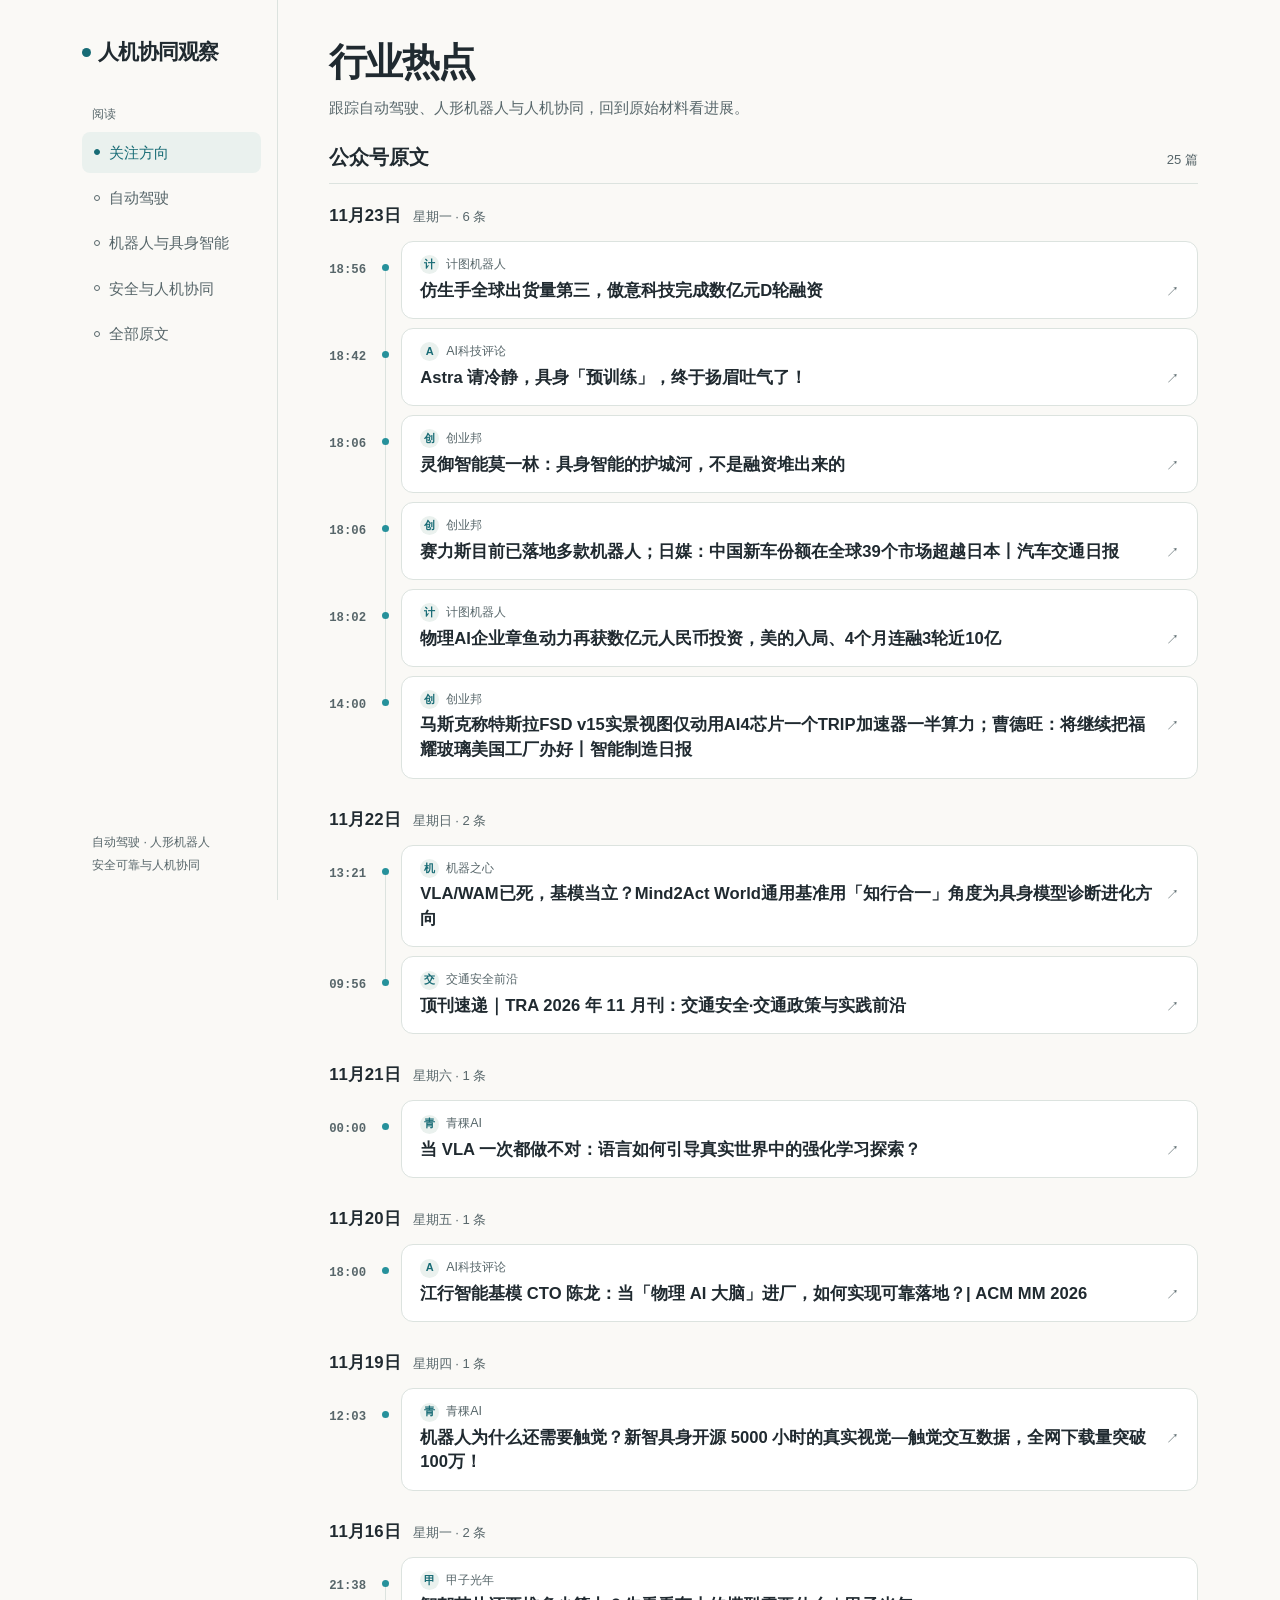
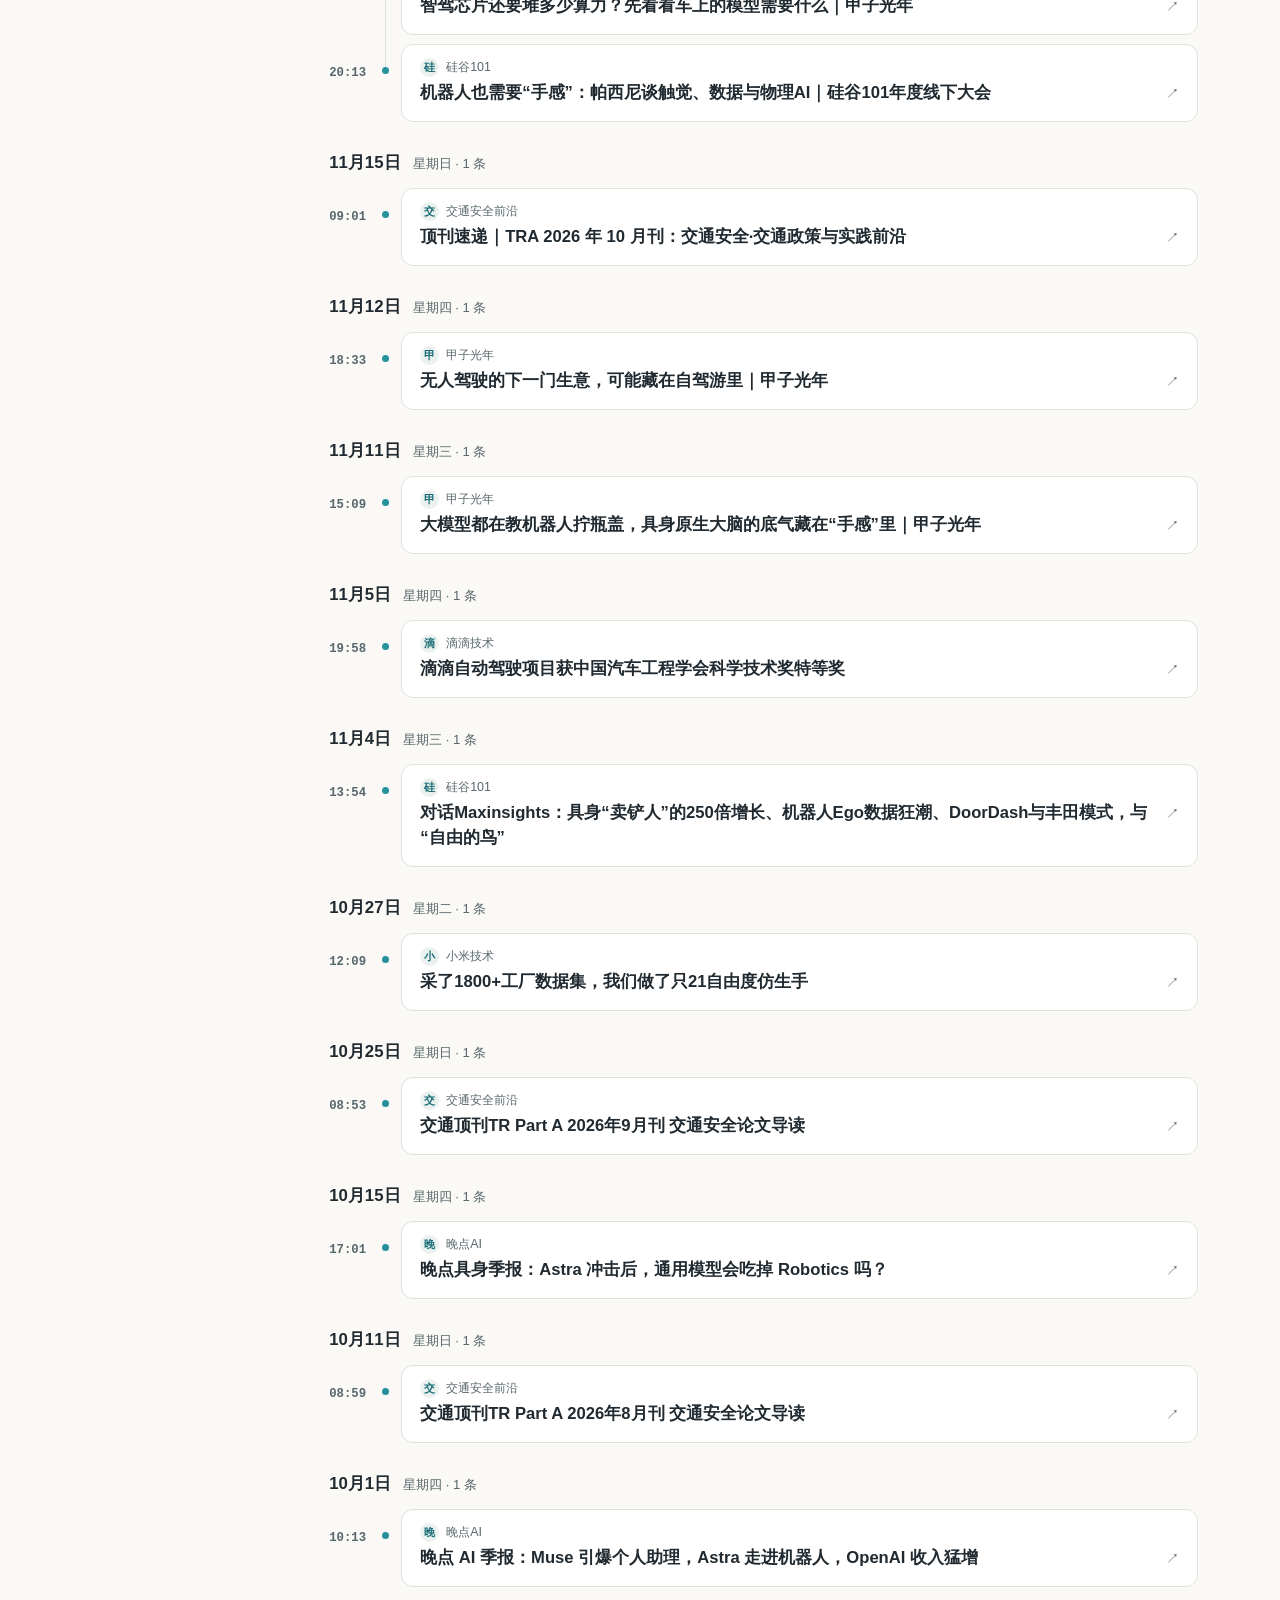
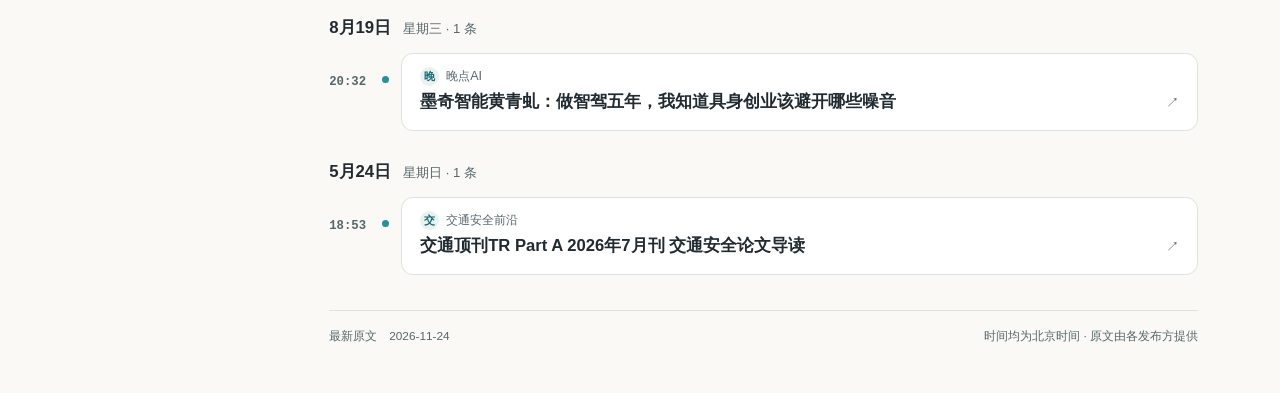
==== index.html @ af939b2e "Update public reading edition" ====
<!doctype html>
<html lang="zh-CN"><head><meta charset="utf-8"><meta name="viewport" content="width=device-width, initial-scale=1"><meta name="color-scheme" content="light dark">
<title>行业热点 · 人机协同观察</title><meta name="description" content="自动驾驶、人形机器人及人机协同的公开热点和文章原文。">
<link rel="icon" href="./mark.svg" type="image/svg+xml"><link rel="stylesheet" href="./reader.css"></head>
<body><a href="#content" class="skip">跳到正文</a><div class="layout"><aside><a class="brand" href="./index.html"><i aria-hidden="true"></i>人机协同观察</a>
<div class="nav-label">阅读</div><nav aria-label="阅读方向"><a href="./index.html" aria-current="page"><span aria-hidden="true" class="nav-dot"></span>关注方向</a><a href="./driving.html"><span aria-hidden="true" class="nav-dot"></span>自动驾驶</a><a href="./robots.html"><span aria-hidden="true" class="nav-dot"></span>机器人与具身智能</a><a href="./safety.html"><span aria-hidden="true" class="nav-dot"></span>安全与人机协同</a><a href="./all.html"><span aria-hidden="true" class="nav-dot"></span>全部原文</a></nav><p class="side-note">自动驾驶 · 人形机器人<br>安全可靠与人机协同</p></aside>
<main id="content"><header class="mast"><h1>行业热点</h1><p>跟踪自动驾驶、人形机器人与人机协同，回到原始材料看进展。</p></header>

<div class="section-head"><h2>公众号原文</h2><span>25 篇</span></div>
<section class="day"><header><h3><time datetime="2026-11-23">11月23日</time></h3><span>星期一 · 6 条</span></header>
    <ol><li><time class="clock" datetime="2026-11-23T10:56:00.000Z">18:56</time><span class="rail" aria-hidden="true"></span>
      <a class="card" href="https://mp.weixin.qq.com/s?__biz=MzY4NTI5Mzk4NQ%3D%3D&amp;mid=2247503235&amp;idx=1&amp;sn=eefa557c6d5db3d76244cf5fa5e6c579" target="_blank" rel="noopener noreferrer"><span class="byline"><span class="avatar" aria-hidden="true">计</span>计图机器人</span>
      <span class="headline">仿生手全球出货量第三，傲意科技完成数亿元D轮融资<span class="arrow" aria-hidden="true">↗</span></span></a></li><li><time class="clock" datetime="2026-11-23T10:42:00.000Z">18:42</time><span class="rail" aria-hidden="true"></span>
      <a class="card" href="https://mp.weixin.qq.com/s?__biz=MzA5ODEzMjIyMA%3D%3D&amp;mid=2247749819&amp;idx=1&amp;sn=237b585ef64ba4a723c21ec70bb48bf3" target="_blank" rel="noopener noreferrer"><span class="byline"><span class="avatar" aria-hidden="true">A</span>AI科技评论</span>
      <span class="headline">Astra 请冷静，具身「预训练」，终于扬眉吐气了！<span class="arrow" aria-hidden="true">↗</span></span></a></li><li><time class="clock" datetime="2026-11-23T10:06:00.000Z">18:06</time><span class="rail" aria-hidden="true"></span>
      <a class="card" href="https://mp.weixin.qq.com/s?__biz=MjM5OTAzMjc4MA%3D%3D&amp;mid=2650897970&amp;idx=2&amp;sn=a1e52d0e2eaffbbccccaf4f123aee6b2" target="_blank" rel="noopener noreferrer"><span class="byline"><span class="avatar" aria-hidden="true">创</span>创业邦</span>
      <span class="headline">灵御智能莫一林：具身智能的护城河，不是融资堆出来的<span class="arrow" aria-hidden="true">↗</span></span></a></li><li><time class="clock" datetime="2026-11-23T10:06:00.000Z">18:06</time><span class="rail" aria-hidden="true"></span>
      <a class="card" href="https://mp.weixin.qq.com/s?__biz=MjM5OTAzMjc4MA%3D%3D&amp;mid=2650897970&amp;idx=3&amp;sn=4317baacb59c8b37f0b17444590dde06" target="_blank" rel="noopener noreferrer"><span class="byline"><span class="avatar" aria-hidden="true">创</span>创业邦</span>
      <span class="headline">赛力斯目前已落地多款机器人；日媒：中国新车份额在全球39个市场超越日本丨汽车交通日报<span class="arrow" aria-hidden="true">↗</span></span></a></li><li><time class="clock" datetime="2026-11-23T10:02:31.000Z">18:02</time><span class="rail" aria-hidden="true"></span>
      <a class="card" href="https://mp.weixin.qq.com/s?__biz=MzY4NTI5Mzk4NQ%3D%3D&amp;mid=2247503253&amp;idx=1&amp;sn=c797af83c31e6fe3e788b01c2c66fd35" target="_blank" rel="noopener noreferrer"><span class="byline"><span class="avatar" aria-hidden="true">计</span>计图机器人</span>
      <span class="headline">物理AI企业章鱼动力再获数亿元人民币投资，美的入局、4个月连融3轮近10亿<span class="arrow" aria-hidden="true">↗</span></span></a></li><li><time class="clock" datetime="2026-11-23T06:00:00.000Z">14:00</time><span class="rail" aria-hidden="true"></span>
      <a class="card" href="https://mp.weixin.qq.com/s?__biz=MjM5OTAzMjc4MA%3D%3D&amp;mid=2650897933&amp;idx=3&amp;sn=26f4fe3a27810e8614cf7b634a2a51bf" target="_blank" rel="noopener noreferrer"><span class="byline"><span class="avatar" aria-hidden="true">创</span>创业邦</span>
      <span class="headline">马斯克称特斯拉FSD v15实景视图仅动用AI4芯片一个TRIP加速器一半算力；曹德旺：将继续把福耀玻璃美国工厂办好丨智能制造日报<span class="arrow" aria-hidden="true">↗</span></span></a></li></ol></section><section class="day"><header><h3><time datetime="2026-11-22">11月22日</time></h3><span>星期日 · 2 条</span></header>
    <ol><li><time class="clock" datetime="2026-11-22T05:21:00.000Z">13:21</time><span class="rail" aria-hidden="true"></span>
      <a class="card" href="https://mp.weixin.qq.com/s?__biz=MzA3MzI4MjgzMw%3D%3D&amp;mid=2651075704&amp;idx=1&amp;sn=dd36e17788a25d918f6fbc5c3c0907cb" target="_blank" rel="noopener noreferrer"><span class="byline"><span class="avatar" aria-hidden="true">机</span>机器之心</span>
      <span class="headline">VLA/WAM已死，基模当立？Mind2Act World通用基准用「知行合一」角度为具身模型诊断进化方向<span class="arrow" aria-hidden="true">↗</span></span></a></li><li><time class="clock" datetime="2026-11-22T01:56:32.000Z">09:56</time><span class="rail" aria-hidden="true"></span>
      <a class="card" href="https://mp.weixin.qq.com/s?__biz=MzY5ODE1MDg5Mg%3D%3D&amp;mid=2247484282&amp;idx=1&amp;sn=e6b23c5c9f91687c3ca955dffaedabb9" target="_blank" rel="noopener noreferrer"><span class="byline"><span class="avatar" aria-hidden="true">交</span>交通安全前沿</span>
      <span class="headline">顶刊速递｜TRA 2026 年 11 月刊：交通安全·交通政策与实践前沿<span class="arrow" aria-hidden="true">↗</span></span></a></li></ol></section><section class="day"><header><h3><time datetime="2026-11-21">11月21日</time></h3><span>星期六 · 1 条</span></header>
    <ol><li><time class="clock" datetime="2026-11-20T16:00:00.000Z">00:00</time><span class="rail" aria-hidden="true"></span>
      <a class="card" href="https://mp.weixin.qq.com/s?__biz=MzI1MzEwMzIwOQ%3D%3D&amp;mid=2247521199&amp;idx=1&amp;sn=53dce8a20eb633c50245b1bfa4e37165" target="_blank" rel="noopener noreferrer"><span class="byline"><span class="avatar" aria-hidden="true">青</span>青稞AI</span>
      <span class="headline">当 VLA 一次都做不对：语言如何引导真实世界中的强化学习探索？<span class="arrow" aria-hidden="true">↗</span></span></a></li></ol></section><section class="day"><header><h3><time datetime="2026-11-20">11月20日</time></h3><span>星期五 · 1 条</span></header>
    <ol><li><time class="clock" datetime="2026-11-20T10:00:00.000Z">18:00</time><span class="rail" aria-hidden="true"></span>
      <a class="card" href="https://mp.weixin.qq.com/s?__biz=MzA5ODEzMjIyMA%3D%3D&amp;mid=2247749735&amp;idx=2&amp;sn=1f5f615009cf7fee5498cd6c280a111c" target="_blank" rel="noopener noreferrer"><span class="byline"><span class="avatar" aria-hidden="true">A</span>AI科技评论</span>
      <span class="headline">江行智能基模 CTO 陈龙：当「物理 AI 大脑」进厂，如何实现可靠落地？| ACM MM 2026<span class="arrow" aria-hidden="true">↗</span></span></a></li></ol></section><section class="day"><header><h3><time datetime="2026-11-19">11月19日</time></h3><span>星期四 · 1 条</span></header>
    <ol><li><time class="clock" datetime="2026-11-19T04:03:00.000Z">12:03</time><span class="rail" aria-hidden="true"></span>
      <a class="card" href="https://mp.weixin.qq.com/s?__biz=MzI1MzEwMzIwOQ%3D%3D&amp;mid=2247521154&amp;idx=1&amp;sn=d0a492f3bf51d25fe6881d7b0b10349e" target="_blank" rel="noopener noreferrer"><span class="byline"><span class="avatar" aria-hidden="true">青</span>青稞AI</span>
      <span class="headline">机器人为什么还需要触觉？新智具身开源 5000 小时的真实视觉—触觉交互数据，全网下载量突破100万！<span class="arrow" aria-hidden="true">↗</span></span></a></li></ol></section><section class="day"><header><h3><time datetime="2026-11-16">11月16日</time></h3><span>星期一 · 2 条</span></header>
    <ol><li><time class="clock" datetime="2026-11-16T13:38:00.000Z">21:38</time><span class="rail" aria-hidden="true"></span>
      <a class="card" href="https://mp.weixin.qq.com/s?__biz=MzU5OTI0NTc3Mg%3D%3D&amp;mid=2247560329&amp;idx=1&amp;sn=0ac6044a07f33cb90b8232703d047d10" target="_blank" rel="noopener noreferrer"><span class="byline"><span class="avatar" aria-hidden="true">甲</span>甲子光年</span>
      <span class="headline">智驾芯片还要堆多少算力？先看看车上的模型需要什么｜甲子光年<span class="arrow" aria-hidden="true">↗</span></span></a></li><li><time class="clock" datetime="2026-11-16T12:13:00.000Z">20:13</time><span class="rail" aria-hidden="true"></span>
      <a class="card" href="https://mp.weixin.qq.com/s?__biz=MzA4NjUwNTI0OA%3D%3D&amp;mid=2247500863&amp;idx=1&amp;sn=115252a9a87e4d7781ebb45eca0a3d46" target="_blank" rel="noopener noreferrer"><span class="byline"><span class="avatar" aria-hidden="true">硅</span>硅谷101</span>
      <span class="headline">机器人也需要“手感”：帕西尼谈触觉、数据与物理AI｜硅谷101年度线下大会<span class="arrow" aria-hidden="true">↗</span></span></a></li></ol></section><section class="day"><header><h3><time datetime="2026-11-15">11月15日</time></h3><span>星期日 · 1 条</span></header>
    <ol><li><time class="clock" datetime="2026-11-15T01:01:06.000Z">09:01</time><span class="rail" aria-hidden="true"></span>
      <a class="card" href="https://mp.weixin.qq.com/s?__biz=MzY5ODE1MDg5Mg%3D%3D&amp;mid=2247484277&amp;idx=1&amp;sn=9fffd2b4c5a74ae677bfe584e85422b1" target="_blank" rel="noopener noreferrer"><span class="byline"><span class="avatar" aria-hidden="true">交</span>交通安全前沿</span>
      <span class="headline">顶刊速递｜TRA 2026 年 10 月刊：交通安全·交通政策与实践前沿<span class="arrow" aria-hidden="true">↗</span></span></a></li></ol></section><section class="day"><header><h3><time datetime="2026-11-12">11月12日</time></h3><span>星期四 · 1 条</span></header>
    <ol><li><time class="clock" datetime="2026-11-12T10:33:00.000Z">18:33</time><span class="rail" aria-hidden="true"></span>
      <a class="card" href="https://mp.weixin.qq.com/s?__biz=MzU5OTI0NTc3Mg%3D%3D&amp;mid=2247560226&amp;idx=1&amp;sn=33179e6fb9e70161930786798b1e2c1c" target="_blank" rel="noopener noreferrer"><span class="byline"><span class="avatar" aria-hidden="true">甲</span>甲子光年</span>
      <span class="headline">无人驾驶的下一门生意，可能藏在自驾游里｜甲子光年<span class="arrow" aria-hidden="true">↗</span></span></a></li></ol></section><section class="day"><header><h3><time datetime="2026-11-11">11月11日</time></h3><span>星期三 · 1 条</span></header>
    <ol><li><time class="clock" datetime="2026-11-11T07:09:00.000Z">15:09</time><span class="rail" aria-hidden="true"></span>
      <a class="card" href="https://mp.weixin.qq.com/s?__biz=MzU5OTI0NTc3Mg%3D%3D&amp;mid=2247560199&amp;idx=1&amp;sn=5ff51e588b12abe629683a38d42dda63" target="_blank" rel="noopener noreferrer"><span class="byline"><span class="avatar" aria-hidden="true">甲</span>甲子光年</span>
      <span class="headline">大模型都在教机器人拧瓶盖，具身原生大脑的底气藏在“手感”里｜甲子光年<span class="arrow" aria-hidden="true">↗</span></span></a></li></ol></section><section class="day"><header><h3><time datetime="2026-11-05">11月5日</time></h3><span>星期四 · 1 条</span></header>
    <ol><li><time class="clock" datetime="2026-11-05T11:58:00.000Z">19:58</time><span class="rail" aria-hidden="true"></span>
      <a class="card" href="https://mp.weixin.qq.com/s?__biz=MzU1ODEzNjI2NA%3D%3D&amp;mid=2247575751&amp;idx=1&amp;sn=5ec6197af13461cb29b6b94199804304" target="_blank" rel="noopener noreferrer"><span class="byline"><span class="avatar" aria-hidden="true">滴</span>滴滴技术</span>
      <span class="headline">滴滴自动驾驶项目获中国汽车工程学会科学技术奖特等奖<span class="arrow" aria-hidden="true">↗</span></span></a></li></ol></section><section class="day"><header><h3><time datetime="2026-11-04">11月4日</time></h3><span>星期三 · 1 条</span></header>
    <ol><li><time class="clock" datetime="2026-11-04T05:54:00.000Z">13:54</time><span class="rail" aria-hidden="true"></span>
      <a class="card" href="https://mp.weixin.qq.com/s?__biz=MzA4NjUwNTI0OA%3D%3D&amp;mid=2247500713&amp;idx=1&amp;sn=8ebbfc9edf349cd5978acf495107f10e" target="_blank" rel="noopener noreferrer"><span class="byline"><span class="avatar" aria-hidden="true">硅</span>硅谷101</span>
      <span class="headline">对话Maxinsights：具身“卖铲人”的250倍增长、机器人Ego数据狂潮、DoorDash与丰田模式，与“自由的鸟”<span class="arrow" aria-hidden="true">↗</span></span></a></li></ol></section><section class="day"><header><h3><time datetime="2026-10-27">10月27日</time></h3><span>星期二 · 1 条</span></header>
    <ol><li><time class="clock" datetime="2026-10-27T04:09:00.000Z">12:09</time><span class="rail" aria-hidden="true"></span>
      <a class="card" href="https://mp.weixin.qq.com/s?__biz=MzUxMDQxMDMyNg%3D%3D&amp;mid=2247520602&amp;idx=1&amp;sn=d374bbe848be7641a77ebabf1b28e19f" target="_blank" rel="noopener noreferrer"><span class="byline"><span class="avatar" aria-hidden="true">小</span>小米技术</span>
      <span class="headline">采了1800+工厂数据集，我们做了只21自由度仿生手<span class="arrow" aria-hidden="true">↗</span></span></a></li></ol></section><section class="day"><header><h3><time datetime="2026-10-25">10月25日</time></h3><span>星期日 · 1 条</span></header>
    <ol><li><time class="clock" datetime="2026-10-25T00:53:13.000Z">08:53</time><span class="rail" aria-hidden="true"></span>
      <a class="card" href="https://mp.weixin.qq.com/s?__biz=MzY5ODE1MDg5Mg%3D%3D&amp;mid=2247484200&amp;idx=1&amp;sn=9af7ff30afc086530be3798154609027" target="_blank" rel="noopener noreferrer"><span class="byline"><span class="avatar" aria-hidden="true">交</span>交通安全前沿</span>
      <span class="headline">交通顶刊TR Part A 2026年9月刊 交通安全论文导读<span class="arrow" aria-hidden="true">↗</span></span></a></li></ol></section><section class="day"><header><h3><time datetime="2026-10-15">10月15日</time></h3><span>星期四 · 1 条</span></header>
    <ol><li><time class="clock" datetime="2026-10-15T09:01:00.000Z">17:01</time><span class="rail" aria-hidden="true"></span>
      <a class="card" href="https://mp.weixin.qq.com/s?__biz=MzkzMzM4NTIyNQ%3D%3D&amp;mid=2247485624&amp;idx=1&amp;sn=9f18b6c1133b11f72e36011997756119" target="_blank" rel="noopener noreferrer"><span class="byline"><span class="avatar" aria-hidden="true">晚</span>晚点AI</span>
      <span class="headline">晚点具身季报：Astra 冲击后，通用模型会吃掉 Robotics 吗？<span class="arrow" aria-hidden="true">↗</span></span></a></li></ol></section><section class="day"><header><h3><time datetime="2026-10-11">10月11日</time></h3><span>星期日 · 1 条</span></header>
    <ol><li><time class="clock" datetime="2026-10-11T00:59:00.000Z">08:59</time><span class="rail" aria-hidden="true"></span>
      <a class="card" href="https://mp.weixin.qq.com/s?__biz=MzY5ODE1MDg5Mg%3D%3D&amp;mid=2247484146&amp;idx=1&amp;sn=a60bf87c969a7689177eeff51869820f" target="_blank" rel="noopener noreferrer"><span class="byline"><span class="avatar" aria-hidden="true">交</span>交通安全前沿</span>
      <span class="headline">交通顶刊TR Part A 2026年8月刊 交通安全论文导读<span class="arrow" aria-hidden="true">↗</span></span></a></li></ol></section><section class="day"><header><h3><time datetime="2026-10-01">10月1日</time></h3><span>星期四 · 1 条</span></header>
    <ol><li><time class="clock" datetime="2026-10-01T02:13:00.000Z">10:13</time><span class="rail" aria-hidden="true"></span>
      <a class="card" href="https://mp.weixin.qq.com/s?__biz=MzkzMzM4NTIyNQ%3D%3D&amp;mid=2247485618&amp;idx=1&amp;sn=00e93bf0830e1c4bd4e24860ee81a902" target="_blank" rel="noopener noreferrer"><span class="byline"><span class="avatar" aria-hidden="true">晚</span>晚点AI</span>
      <span class="headline">晚点 AI 季报：Muse 引爆个人助理，Astra 走进机器人，OpenAI 收入猛增<span class="arrow" aria-hidden="true">↗</span></span></a></li></ol></section><section class="day"><header><h3><time datetime="2026-08-19">8月19日</time></h3><span>星期三 · 1 条</span></header>
    <ol><li><time class="clock" datetime="2026-08-19T12:32:00.000Z">20:32</time><span class="rail" aria-hidden="true"></span>
      <a class="card" href="https://mp.weixin.qq.com/s?__biz=MzkzMzM4NTIyNQ%3D%3D&amp;mid=2247485587&amp;idx=1&amp;sn=bd17097e954e44afb21e6aa39b85720e" target="_blank" rel="noopener noreferrer"><span class="byline"><span class="avatar" aria-hidden="true">晚</span>晚点AI</span>
      <span class="headline">墨奇智能黄青虬：做智驾五年，我知道具身创业该避开哪些噪音<span class="arrow" aria-hidden="true">↗</span></span></a></li></ol></section><section class="day"><header><h3><time datetime="2026-05-24">5月24日</time></h3><span>星期日 · 1 条</span></header>
    <ol><li><time class="clock" datetime="2026-05-24T10:53:11.000Z">18:53</time><span class="rail" aria-hidden="true"></span>
      <a class="card" href="https://mp.weixin.qq.com/s?__biz=MzY5ODE1MDg5Mg%3D%3D&amp;mid=2247483789&amp;idx=1&amp;sn=2074a9b748e9049d728137c77c3b621f" target="_blank" rel="noopener noreferrer"><span class="byline"><span class="avatar" aria-hidden="true">交</span>交通安全前沿</span>
      <span class="headline">交通顶刊TR Part A 2026年7月刊 交通安全论文导读<span class="arrow" aria-hidden="true">↗</span></span></a></li></ol></section>
<footer><span>最新原文　2026-11-24</span><span>时间均为北京时间 · 原文由各发布方提供</span></footer></main></div></body></html>
---- reader.css ----
:root {
  color-scheme: light dark;
  --paper: #faf9f6; --surface: #fff; --ink: #202a30; --muted: #57666a;
  --line: #dce3df; --quiet: #eaf1ee; --accent: #176b75; --dot: #26919b;
  font: 16px/1.55 -apple-system, BlinkMacSystemFont, "Segoe UI", "PingFang SC", "Microsoft YaHei", sans-serif;
}
@media (prefers-color-scheme: dark) {
  :root { --paper: #13191c; --surface: #1a2226; --ink: #e7eceb; --muted: #a7b3b4; --line: #344048; --quiet: #253337; --accent: #6cd5da; --dot: #42bcc7 }
}
* { box-sizing: border-box }
body { margin: 0; color: var(--ink); background: var(--paper) }
a { color: inherit; text-decoration: none }
a:focus-visible { outline: 2px solid var(--accent); outline-offset: 3px }
.skip { position: absolute; left: -9999px }
.skip:focus { left: 1rem; top: .5rem; z-index: 2; background: var(--surface); padding: .4rem }
.layout { max-width: 1180px; margin: auto; display: grid; grid-template-columns: 196px minmax(0,1fr); gap: clamp(30px, 4vw, 72px); padding: 0 32px }
aside { position: sticky; top: 0; height: 100vh; padding: 36px 16px 24px 0; display: flex; flex-direction: column; align-self: start; border-right: 1px solid var(--line) }
.brand { display: flex; align-items: center; gap: 7px; white-space: nowrap; font-weight: 800; font-size: 21px; letter-spacing: -.045em }
.brand i, .nav-dot { flex: none; width: 9px; height: 9px; background: var(--accent); border-radius: 50% }
.nav-label, .side-note, footer, .byline, .day header span, .section-head span, .mast p { color: var(--muted) }
.nav-label { margin: 36px 10px 8px; font-size: .77rem }
nav { display: flex; flex-direction: column; gap: 4px }
nav a { display: flex; align-items: center; gap: 9px; padding: 9px 12px; color: var(--muted); border-radius: 8px; font-weight: 550; font-size: .94rem }
.nav-dot { width: 6px; height: 6px; background: transparent; border: 1px solid currentColor }
nav a:hover, nav a[aria-current] { background: var(--quiet); color: var(--accent) } nav a[aria-current] .nav-dot { background: currentColor }
.side-note { margin: auto 0 0 10px; font-size: .78rem; line-height: 1.8 }
main { padding: 40px 0 48px; min-width: 0; max-width: 870px }
h1, h2, h3, p, ol { margin: 0 } ol { list-style: none; padding: 0 }
h1 { font-size: clamp(1.75rem, 3vw, 2.35rem); line-height: 1.2; font-weight: 740; letter-spacing: -.045em }
.mast p { margin-top: .65rem; font-size: .95rem }
.section-head { margin-top: 1.65rem; padding: 0 0 12px; border-bottom: 1px solid var(--line); display: flex; align-items: baseline; justify-content: space-between }
h2 { font-size: 1.24rem; line-height: 1.3 } .section-head span, .day header span { font-size: .82rem }
.day header { display: flex; align-items: baseline; gap: 12px; padding: 19px 0 12px } h3 { font-size: 1.05rem }
.day li { display: grid; grid-template-columns: 50px 22px minmax(0,1fr); min-width: 0 }
.clock { padding-top: 21px; color: var(--muted); font: 600 .77rem/1.4 ui-monospace, monospace }
.rail { position: relative } .rail:before { content: ""; position: absolute; left: 6px; top: 26px; bottom: -26px; border-left: 1px solid var(--line) }
.rail:after { content: ""; position: absolute; width: 7px; height: 7px; background: var(--dot); border-radius: 50%; left: 3px; top: 23px } li:last-child .rail:before { display: none }
.card { display: block; min-width: 0; background: var(--surface); border: 1px solid var(--line); border-radius: 12px; margin-bottom: 9px; padding: 13px 18px 15px }
.card:hover { border-color: var(--accent) } .card:hover .headline, .clippings a:hover { color: var(--accent) }
.byline { display: flex; align-items: center; gap: 7px; font-size: .78rem; margin-bottom: 4px }
.avatar { width: 19px; height: 19px; display: grid; place-items: center; border-radius: 50%; background: var(--quiet); color: var(--accent); font-size: 11px; font-weight: 700 }
.headline { display: flex; justify-content: space-between; align-items: baseline; gap: 12px; font-size: 1.04rem; font-weight: 650; line-height: 1.48; overflow-wrap: anywhere }
.arrow { color: var(--muted); font-size: .8rem; font-weight: 400 }
.clippings { margin-top: 22px; padding: 16px 18px; border-radius: 12px; border: 1px solid var(--line); background: var(--surface) }
.clippings li { display: grid; gap: 2px; margin-top: 10px } .clippings b { color: var(--accent) } .clippings small,.empty { color: var(--muted) }
.empty { padding: 30px 0 } footer { display: flex; justify-content: space-between; flex-wrap: wrap; gap: 8px; border-top: 1px solid var(--line); padding-top: 16px; margin-top: 26px; font-size: .74rem }
@media (max-width: 740px) {
  .layout { display: block; padding: 0 18px } aside { height: auto; position: static; border: 0; padding: 19px 0 0; gap: 15px }
  .brand { font-size: 19px } .nav-label,.side-note,.nav-dot { display: none } nav { flex-direction: row; flex-wrap: wrap; gap: 4px }
  nav a { font-size: .78rem; padding: 5px 8px; border-radius: 6px } main { padding: 22px 0 36px }
  .mast p { font-size: .88rem } .section-head { margin-top: 19px; padding-bottom: 10px }
  .day header { padding-block: 14px 5px } .day li { position: relative; display: block; border-bottom: 1px solid var(--line) }
  .clock { position: absolute; right: 0; top: 0; padding-top: 12px; font-size: .71rem } .rail { display: none }
  .card { background: transparent; border: 0; border-radius: 0; padding: 9px 0 12px; margin: 0 }
  .byline { padding-right: 42px } .headline { font-size: 1rem } .day li:last-child { border: 0 }
}
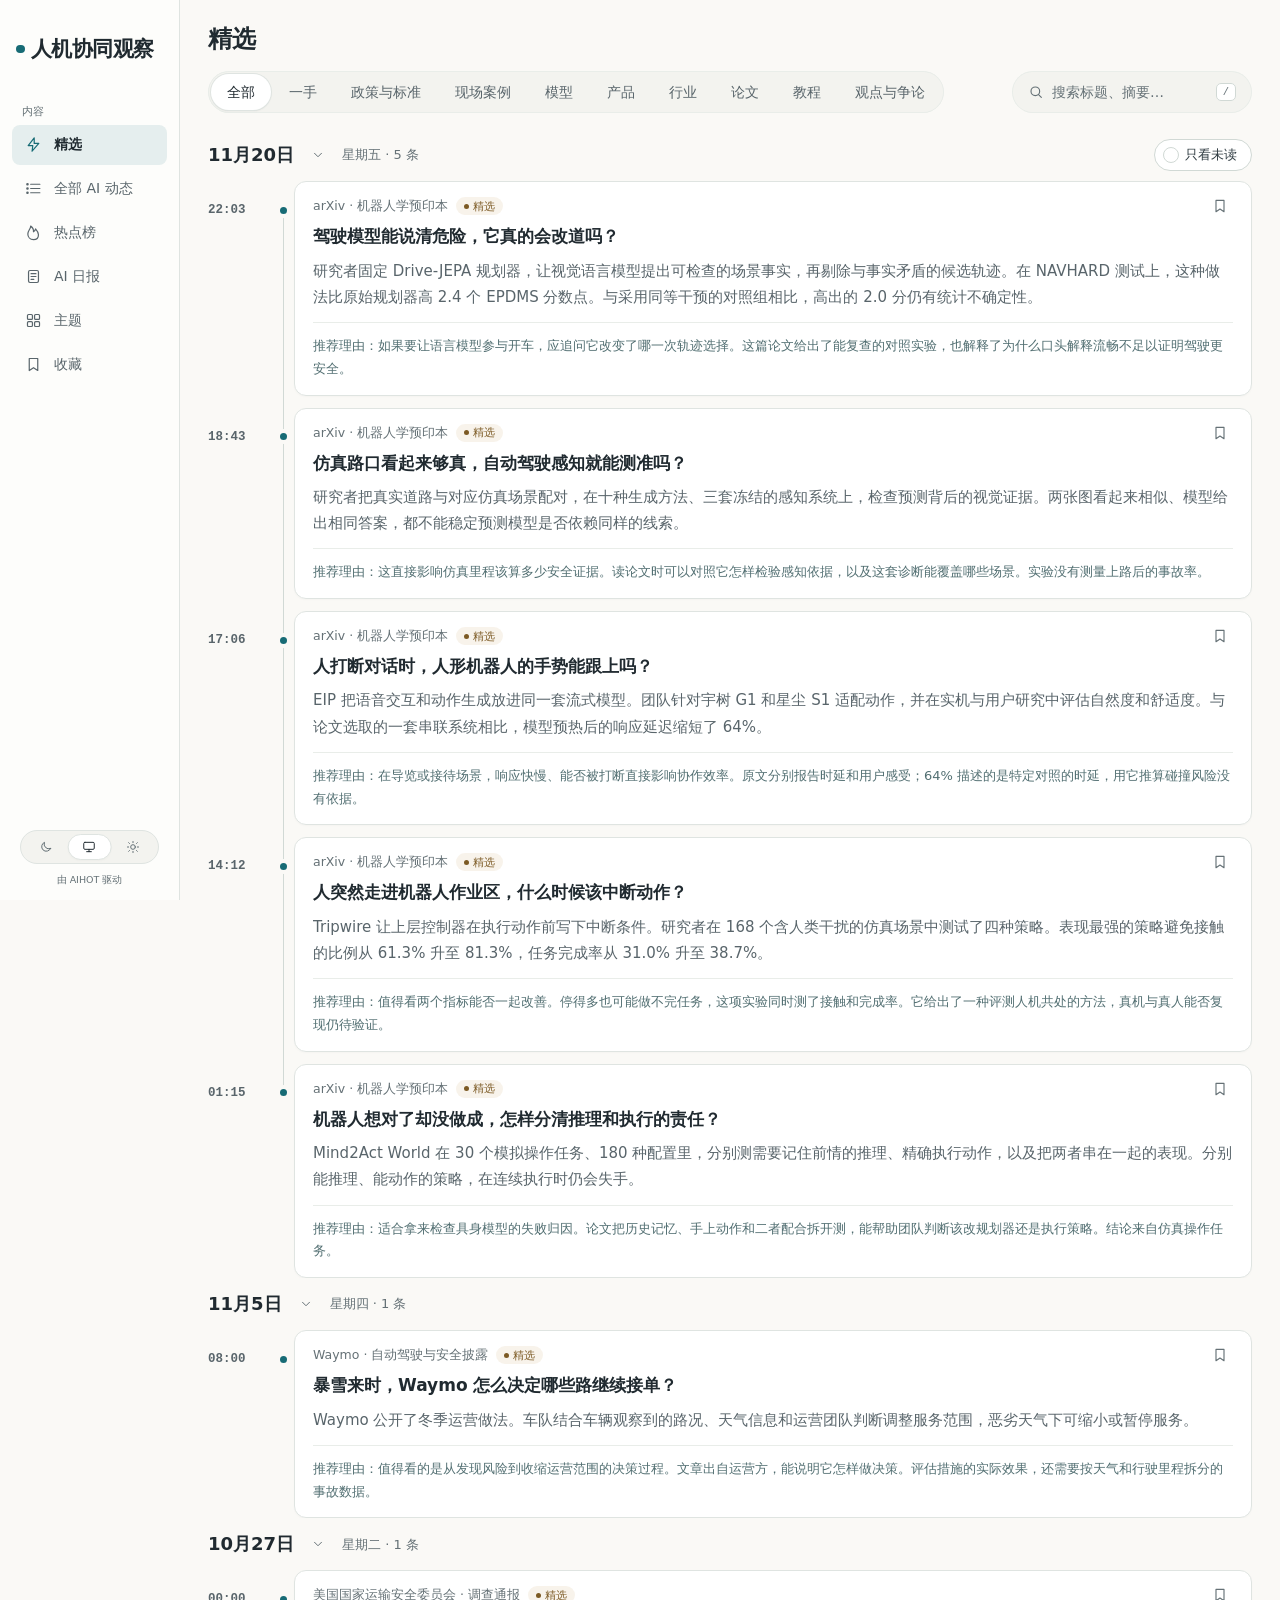
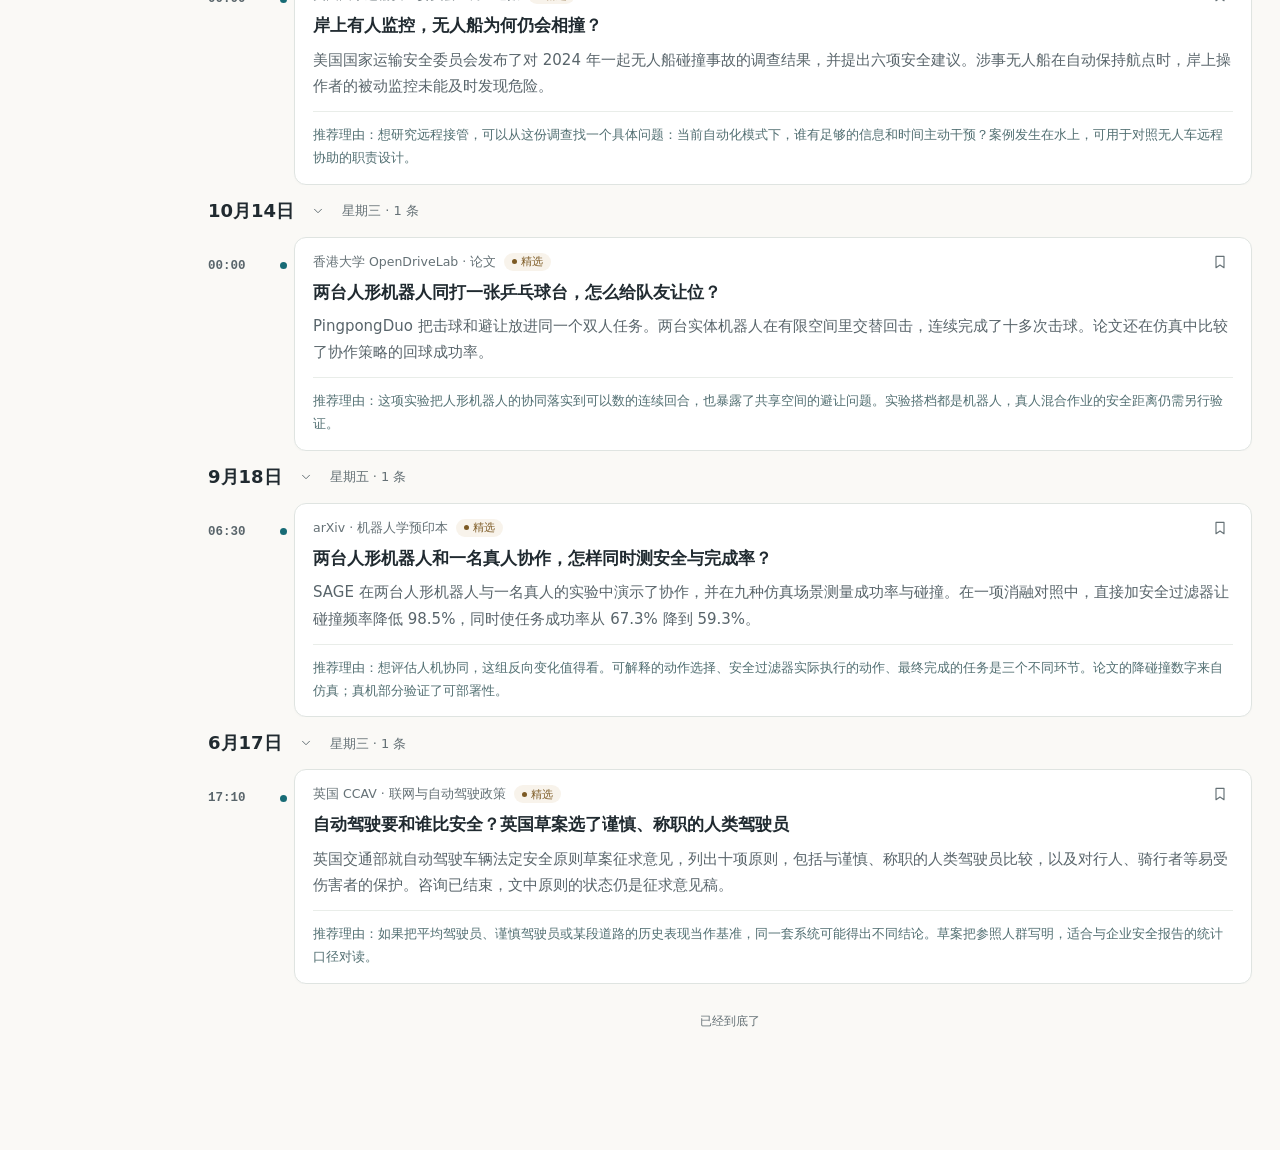
==== commit b40b3fe2: "Update public reading edition" ====
--- a/index.html
+++ b/index.html
@@ -1,79 +1 @@
-<!doctype html>
-<html lang="zh-CN"><head><meta charset="utf-8"><meta name="viewport" content="width=device-width, initial-scale=1"><meta name="color-scheme" content="light dark">
-<title>行业热点 · 人机协同观察</title><meta name="description" content="自动驾驶、人形机器人及人机协同的公开热点和文章原文。">
-<link rel="icon" href="./mark.svg" type="image/svg+xml"><link rel="stylesheet" href="./reader.css"></head>
-<body><a href="#content" class="skip">跳到正文</a><div class="layout"><aside><a class="brand" href="./index.html"><i aria-hidden="true"></i>人机协同观察</a>
-<div class="nav-label">阅读</div><nav aria-label="阅读方向"><a href="./index.html" aria-current="page"><span aria-hidden="true" class="nav-dot"></span>关注方向</a><a href="./driving.html"><span aria-hidden="true" class="nav-dot"></span>自动驾驶</a><a href="./robots.html"><span aria-hidden="true" class="nav-dot"></span>机器人与具身智能</a><a href="./safety.html"><span aria-hidden="true" class="nav-dot"></span>安全与人机协同</a><a href="./all.html"><span aria-hidden="true" class="nav-dot"></span>全部原文</a></nav><p class="side-note">自动驾驶 · 人形机器人<br>安全可靠与人机协同</p></aside>
-<main id="content"><header class="mast"><h1>行业热点</h1><p>跟踪自动驾驶、人形机器人与人机协同，回到原始材料看进展。</p></header>
-
-<div class="section-head"><h2>公众号原文</h2><span>25 篇</span></div>
-<section class="day"><header><h3><time datetime="2026-11-23">11月23日</time></h3><span>星期一 · 6 条</span></header>
-    <ol><li><time class="clock" datetime="2026-11-23T10:56:00.000Z">18:56</time><span class="rail" aria-hidden="true"></span>
-      <a class="card" href="https://mp.weixin.qq.com/s?__biz=MzY4NTI5Mzk4NQ%3D%3D&amp;mid=2247503235&amp;idx=1&amp;sn=eefa557c6d5db3d76244cf5fa5e6c579" target="_blank" rel="noopener noreferrer"><span class="byline"><span class="avatar" aria-hidden="true">计</span>计图机器人</span>
-      <span class="headline">仿生手全球出货量第三，傲意科技完成数亿元D轮融资<span class="arrow" aria-hidden="true">↗</span></span></a></li><li><time class="clock" datetime="2026-11-23T10:42:00.000Z">18:42</time><span class="rail" aria-hidden="true"></span>
-      <a class="card" href="https://mp.weixin.qq.com/s?__biz=MzA5ODEzMjIyMA%3D%3D&amp;mid=2247749819&amp;idx=1&amp;sn=237b585ef64ba4a723c21ec70bb48bf3" target="_blank" rel="noopener noreferrer"><span class="byline"><span class="avatar" aria-hidden="true">A</span>AI科技评论</span>
-      <span class="headline">Astra 请冷静，具身「预训练」，终于扬眉吐气了！<span class="arrow" aria-hidden="true">↗</span></span></a></li><li><time class="clock" datetime="2026-11-23T10:06:00.000Z">18:06</time><span class="rail" aria-hidden="true"></span>
-      <a class="card" href="https://mp.weixin.qq.com/s?__biz=MjM5OTAzMjc4MA%3D%3D&amp;mid=2650897970&amp;idx=2&amp;sn=a1e52d0e2eaffbbccccaf4f123aee6b2" target="_blank" rel="noopener noreferrer"><span class="byline"><span class="avatar" aria-hidden="true">创</span>创业邦</span>
-      <span class="headline">灵御智能莫一林：具身智能的护城河，不是融资堆出来的<span class="arrow" aria-hidden="true">↗</span></span></a></li><li><time class="clock" datetime="2026-11-23T10:06:00.000Z">18:06</time><span class="rail" aria-hidden="true"></span>
-      <a class="card" href="https://mp.weixin.qq.com/s?__biz=MjM5OTAzMjc4MA%3D%3D&amp;mid=2650897970&amp;idx=3&amp;sn=4317baacb59c8b37f0b17444590dde06" target="_blank" rel="noopener noreferrer"><span class="byline"><span class="avatar" aria-hidden="true">创</span>创业邦</span>
-      <span class="headline">赛力斯目前已落地多款机器人；日媒：中国新车份额在全球39个市场超越日本丨汽车交通日报<span class="arrow" aria-hidden="true">↗</span></span></a></li><li><time class="clock" datetime="2026-11-23T10:02:31.000Z">18:02</time><span class="rail" aria-hidden="true"></span>
-      <a class="card" href="https://mp.weixin.qq.com/s?__biz=MzY4NTI5Mzk4NQ%3D%3D&amp;mid=2247503253&amp;idx=1&amp;sn=c797af83c31e6fe3e788b01c2c66fd35" target="_blank" rel="noopener noreferrer"><span class="byline"><span class="avatar" aria-hidden="true">计</span>计图机器人</span>
-      <span class="headline">物理AI企业章鱼动力再获数亿元人民币投资，美的入局、4个月连融3轮近10亿<span class="arrow" aria-hidden="true">↗</span></span></a></li><li><time class="clock" datetime="2026-11-23T06:00:00.000Z">14:00</time><span class="rail" aria-hidden="true"></span>
-      <a class="card" href="https://mp.weixin.qq.com/s?__biz=MjM5OTAzMjc4MA%3D%3D&amp;mid=2650897933&amp;idx=3&amp;sn=26f4fe3a27810e8614cf7b634a2a51bf" target="_blank" rel="noopener noreferrer"><span class="byline"><span class="avatar" aria-hidden="true">创</span>创业邦</span>
-      <span class="headline">马斯克称特斯拉FSD v15实景视图仅动用AI4芯片一个TRIP加速器一半算力；曹德旺：将继续把福耀玻璃美国工厂办好丨智能制造日报<span class="arrow" aria-hidden="true">↗</span></span></a></li></ol></section><section class="day"><header><h3><time datetime="2026-11-22">11月22日</time></h3><span>星期日 · 2 条</span></header>
-    <ol><li><time class="clock" datetime="2026-11-22T05:21:00.000Z">13:21</time><span class="rail" aria-hidden="true"></span>
-      <a class="card" href="https://mp.weixin.qq.com/s?__biz=MzA3MzI4MjgzMw%3D%3D&amp;mid=2651075704&amp;idx=1&amp;sn=dd36e17788a25d918f6fbc5c3c0907cb" target="_blank" rel="noopener noreferrer"><span class="byline"><span class="avatar" aria-hidden="true">机</span>机器之心</span>
-      <span class="headline">VLA/WAM已死，基模当立？Mind2Act World通用基准用「知行合一」角度为具身模型诊断进化方向<span class="arrow" aria-hidden="true">↗</span></span></a></li><li><time class="clock" datetime="2026-11-22T01:56:32.000Z">09:56</time><span class="rail" aria-hidden="true"></span>
-      <a class="card" href="https://mp.weixin.qq.com/s?__biz=MzY5ODE1MDg5Mg%3D%3D&amp;mid=2247484282&amp;idx=1&amp;sn=e6b23c5c9f91687c3ca955dffaedabb9" target="_blank" rel="noopener noreferrer"><span class="byline"><span class="avatar" aria-hidden="true">交</span>交通安全前沿</span>
-      <span class="headline">顶刊速递｜TRA 2026 年 11 月刊：交通安全·交通政策与实践前沿<span class="arrow" aria-hidden="true">↗</span></span></a></li></ol></section><section class="day"><header><h3><time datetime="2026-11-21">11月21日</time></h3><span>星期六 · 1 条</span></header>
-    <ol><li><time class="clock" datetime="2026-11-20T16:00:00.000Z">00:00</time><span class="rail" aria-hidden="true"></span>
-      <a class="card" href="https://mp.weixin.qq.com/s?__biz=MzI1MzEwMzIwOQ%3D%3D&amp;mid=2247521199&amp;idx=1&amp;sn=53dce8a20eb633c50245b1bfa4e37165" target="_blank" rel="noopener noreferrer"><span class="byline"><span class="avatar" aria-hidden="true">青</span>青稞AI</span>
-      <span class="headline">当 VLA 一次都做不对：语言如何引导真实世界中的强化学习探索？<span class="arrow" aria-hidden="true">↗</span></span></a></li></ol></section><section class="day"><header><h3><time datetime="2026-11-20">11月20日</time></h3><span>星期五 · 1 条</span></header>
-    <ol><li><time class="clock" datetime="2026-11-20T10:00:00.000Z">18:00</time><span class="rail" aria-hidden="true"></span>
-      <a class="card" href="https://mp.weixin.qq.com/s?__biz=MzA5ODEzMjIyMA%3D%3D&amp;mid=2247749735&amp;idx=2&amp;sn=1f5f615009cf7fee5498cd6c280a111c" target="_blank" rel="noopener noreferrer"><span class="byline"><span class="avatar" aria-hidden="true">A</span>AI科技评论</span>
-      <span class="headline">江行智能基模 CTO 陈龙：当「物理 AI 大脑」进厂，如何实现可靠落地？| ACM MM 2026<span class="arrow" aria-hidden="true">↗</span></span></a></li></ol></section><section class="day"><header><h3><time datetime="2026-11-19">11月19日</time></h3><span>星期四 · 1 条</span></header>
-    <ol><li><time class="clock" datetime="2026-11-19T04:03:00.000Z">12:03</time><span class="rail" aria-hidden="true"></span>
-      <a class="card" href="https://mp.weixin.qq.com/s?__biz=MzI1MzEwMzIwOQ%3D%3D&amp;mid=2247521154&amp;idx=1&amp;sn=d0a492f3bf51d25fe6881d7b0b10349e" target="_blank" rel="noopener noreferrer"><span class="byline"><span class="avatar" aria-hidden="true">青</span>青稞AI</span>
-      <span class="headline">机器人为什么还需要触觉？新智具身开源 5000 小时的真实视觉—触觉交互数据，全网下载量突破100万！<span class="arrow" aria-hidden="true">↗</span></span></a></li></ol></section><section class="day"><header><h3><time datetime="2026-11-16">11月16日</time></h3><span>星期一 · 2 条</span></header>
-    <ol><li><time class="clock" datetime="2026-11-16T13:38:00.000Z">21:38</time><span class="rail" aria-hidden="true"></span>
-      <a class="card" href="https://mp.weixin.qq.com/s?__biz=MzU5OTI0NTc3Mg%3D%3D&amp;mid=2247560329&amp;idx=1&amp;sn=0ac6044a07f33cb90b8232703d047d10" target="_blank" rel="noopener noreferrer"><span class="byline"><span class="avatar" aria-hidden="true">甲</span>甲子光年</span>
-      <span class="headline">智驾芯片还要堆多少算力？先看看车上的模型需要什么｜甲子光年<span class="arrow" aria-hidden="true">↗</span></span></a></li><li><time class="clock" datetime="2026-11-16T12:13:00.000Z">20:13</time><span class="rail" aria-hidden="true"></span>
-      <a class="card" href="https://mp.weixin.qq.com/s?__biz=MzA4NjUwNTI0OA%3D%3D&amp;mid=2247500863&amp;idx=1&amp;sn=115252a9a87e4d7781ebb45eca0a3d46" target="_blank" rel="noopener noreferrer"><span class="byline"><span class="avatar" aria-hidden="true">硅</span>硅谷101</span>
-      <span class="headline">机器人也需要“手感”：帕西尼谈触觉、数据与物理AI｜硅谷101年度线下大会<span class="arrow" aria-hidden="true">↗</span></span></a></li></ol></section><section class="day"><header><h3><time datetime="2026-11-15">11月15日</time></h3><span>星期日 · 1 条</span></header>
-    <ol><li><time class="clock" datetime="2026-11-15T01:01:06.000Z">09:01</time><span class="rail" aria-hidden="true"></span>
-      <a class="card" href="https://mp.weixin.qq.com/s?__biz=MzY5ODE1MDg5Mg%3D%3D&amp;mid=2247484277&amp;idx=1&amp;sn=9fffd2b4c5a74ae677bfe584e85422b1" target="_blank" rel="noopener noreferrer"><span class="byline"><span class="avatar" aria-hidden="true">交</span>交通安全前沿</span>
-      <span class="headline">顶刊速递｜TRA 2026 年 10 月刊：交通安全·交通政策与实践前沿<span class="arrow" aria-hidden="true">↗</span></span></a></li></ol></section><section class="day"><header><h3><time datetime="2026-11-12">11月12日</time></h3><span>星期四 · 1 条</span></header>
-    <ol><li><time class="clock" datetime="2026-11-12T10:33:00.000Z">18:33</time><span class="rail" aria-hidden="true"></span>
-      <a class="card" href="https://mp.weixin.qq.com/s?__biz=MzU5OTI0NTc3Mg%3D%3D&amp;mid=2247560226&amp;idx=1&amp;sn=33179e6fb9e70161930786798b1e2c1c" target="_blank" rel="noopener noreferrer"><span class="byline"><span class="avatar" aria-hidden="true">甲</span>甲子光年</span>
-      <span class="headline">无人驾驶的下一门生意，可能藏在自驾游里｜甲子光年<span class="arrow" aria-hidden="true">↗</span></span></a></li></ol></section><section class="day"><header><h3><time datetime="2026-11-11">11月11日</time></h3><span>星期三 · 1 条</span></header>
-    <ol><li><time class="clock" datetime="2026-11-11T07:09:00.000Z">15:09</time><span class="rail" aria-hidden="true"></span>
-      <a class="card" href="https://mp.weixin.qq.com/s?__biz=MzU5OTI0NTc3Mg%3D%3D&amp;mid=2247560199&amp;idx=1&amp;sn=5ff51e588b12abe629683a38d42dda63" target="_blank" rel="noopener noreferrer"><span class="byline"><span class="avatar" aria-hidden="true">甲</span>甲子光年</span>
-      <span class="headline">大模型都在教机器人拧瓶盖，具身原生大脑的底气藏在“手感”里｜甲子光年<span class="arrow" aria-hidden="true">↗</span></span></a></li></ol></section><section class="day"><header><h3><time datetime="2026-11-05">11月5日</time></h3><span>星期四 · 1 条</span></header>
-    <ol><li><time class="clock" datetime="2026-11-05T11:58:00.000Z">19:58</time><span class="rail" aria-hidden="true"></span>
-      <a class="card" href="https://mp.weixin.qq.com/s?__biz=MzU1ODEzNjI2NA%3D%3D&amp;mid=2247575751&amp;idx=1&amp;sn=5ec6197af13461cb29b6b94199804304" target="_blank" rel="noopener noreferrer"><span class="byline"><span class="avatar" aria-hidden="true">滴</span>滴滴技术</span>
-      <span class="headline">滴滴自动驾驶项目获中国汽车工程学会科学技术奖特等奖<span class="arrow" aria-hidden="true">↗</span></span></a></li></ol></section><section class="day"><header><h3><time datetime="2026-11-04">11月4日</time></h3><span>星期三 · 1 条</span></header>
-    <ol><li><time class="clock" datetime="2026-11-04T05:54:00.000Z">13:54</time><span class="rail" aria-hidden="true"></span>
-      <a class="card" href="https://mp.weixin.qq.com/s?__biz=MzA4NjUwNTI0OA%3D%3D&amp;mid=2247500713&amp;idx=1&amp;sn=8ebbfc9edf349cd5978acf495107f10e" target="_blank" rel="noopener noreferrer"><span class="byline"><span class="avatar" aria-hidden="true">硅</span>硅谷101</span>
-      <span class="headline">对话Maxinsights：具身“卖铲人”的250倍增长、机器人Ego数据狂潮、DoorDash与丰田模式，与“自由的鸟”<span class="arrow" aria-hidden="true">↗</span></span></a></li></ol></section><section class="day"><header><h3><time datetime="2026-10-27">10月27日</time></h3><span>星期二 · 1 条</span></header>
-    <ol><li><time class="clock" datetime="2026-10-27T04:09:00.000Z">12:09</time><span class="rail" aria-hidden="true"></span>
-      <a class="card" href="https://mp.weixin.qq.com/s?__biz=MzUxMDQxMDMyNg%3D%3D&amp;mid=2247520602&amp;idx=1&amp;sn=d374bbe848be7641a77ebabf1b28e19f" target="_blank" rel="noopener noreferrer"><span class="byline"><span class="avatar" aria-hidden="true">小</span>小米技术</span>
-      <span class="headline">采了1800+工厂数据集，我们做了只21自由度仿生手<span class="arrow" aria-hidden="true">↗</span></span></a></li></ol></section><section class="day"><header><h3><time datetime="2026-10-25">10月25日</time></h3><span>星期日 · 1 条</span></header>
-    <ol><li><time class="clock" datetime="2026-10-25T00:53:13.000Z">08:53</time><span class="rail" aria-hidden="true"></span>
-      <a class="card" href="https://mp.weixin.qq.com/s?__biz=MzY5ODE1MDg5Mg%3D%3D&amp;mid=2247484200&amp;idx=1&amp;sn=9af7ff30afc086530be3798154609027" target="_blank" rel="noopener noreferrer"><span class="byline"><span class="avatar" aria-hidden="true">交</span>交通安全前沿</span>
-      <span class="headline">交通顶刊TR Part A 2026年9月刊 交通安全论文导读<span class="arrow" aria-hidden="true">↗</span></span></a></li></ol></section><section class="day"><header><h3><time datetime="2026-10-15">10月15日</time></h3><span>星期四 · 1 条</span></header>
-    <ol><li><time class="clock" datetime="2026-10-15T09:01:00.000Z">17:01</time><span class="rail" aria-hidden="true"></span>
-      <a class="card" href="https://mp.weixin.qq.com/s?__biz=MzkzMzM4NTIyNQ%3D%3D&amp;mid=2247485624&amp;idx=1&amp;sn=9f18b6c1133b11f72e36011997756119" target="_blank" rel="noopener noreferrer"><span class="byline"><span class="avatar" aria-hidden="true">晚</span>晚点AI</span>
-      <span class="headline">晚点具身季报：Astra 冲击后，通用模型会吃掉 Robotics 吗？<span class="arrow" aria-hidden="true">↗</span></span></a></li></ol></section><section class="day"><header><h3><time datetime="2026-10-11">10月11日</time></h3><span>星期日 · 1 条</span></header>
-    <ol><li><time class="clock" datetime="2026-10-11T00:59:00.000Z">08:59</time><span class="rail" aria-hidden="true"></span>
-      <a class="card" href="https://mp.weixin.qq.com/s?__biz=MzY5ODE1MDg5Mg%3D%3D&amp;mid=2247484146&amp;idx=1&amp;sn=a60bf87c969a7689177eeff51869820f" target="_blank" rel="noopener noreferrer"><span class="byline"><span class="avatar" aria-hidden="true">交</span>交通安全前沿</span>
-      <span class="headline">交通顶刊TR Part A 2026年8月刊 交通安全论文导读<span class="arrow" aria-hidden="true">↗</span></span></a></li></ol></section><section class="day"><header><h3><time datetime="2026-10-01">10月1日</time></h3><span>星期四 · 1 条</span></header>
-    <ol><li><time class="clock" datetime="2026-10-01T02:13:00.000Z">10:13</time><span class="rail" aria-hidden="true"></span>
-      <a class="card" href="https://mp.weixin.qq.com/s?__biz=MzkzMzM4NTIyNQ%3D%3D&amp;mid=2247485618&amp;idx=1&amp;sn=00e93bf0830e1c4bd4e24860ee81a902" target="_blank" rel="noopener noreferrer"><span class="byline"><span class="avatar" aria-hidden="true">晚</span>晚点AI</span>
-      <span class="headline">晚点 AI 季报：Muse 引爆个人助理，Astra 走进机器人，OpenAI 收入猛增<span class="arrow" aria-hidden="true">↗</span></span></a></li></ol></section><section class="day"><header><h3><time datetime="2026-08-19">8月19日</time></h3><span>星期三 · 1 条</span></header>
-    <ol><li><time class="clock" datetime="2026-08-19T12:32:00.000Z">20:32</time><span class="rail" aria-hidden="true"></span>
-      <a class="card" href="https://mp.weixin.qq.com/s?__biz=MzkzMzM4NTIyNQ%3D%3D&amp;mid=2247485587&amp;idx=1&amp;sn=bd17097e954e44afb21e6aa39b85720e" target="_blank" rel="noopener noreferrer"><span class="byline"><span class="avatar" aria-hidden="true">晚</span>晚点AI</span>
-      <span class="headline">墨奇智能黄青虬：做智驾五年，我知道具身创业该避开哪些噪音<span class="arrow" aria-hidden="true">↗</span></span></a></li></ol></section><section class="day"><header><h3><time datetime="2026-05-24">5月24日</time></h3><span>星期日 · 1 条</span></header>
-    <ol><li><time class="clock" datetime="2026-05-24T10:53:11.000Z">18:53</time><span class="rail" aria-hidden="true"></span>
-      <a class="card" href="https://mp.weixin.qq.com/s?__biz=MzY5ODE1MDg5Mg%3D%3D&amp;mid=2247483789&amp;idx=1&amp;sn=2074a9b748e9049d728137c77c3b621f" target="_blank" rel="noopener noreferrer"><span class="byline"><span class="avatar" aria-hidden="true">交</span>交通安全前沿</span>
-      <span class="headline">交通顶刊TR Part A 2026年7月刊 交通安全论文导读<span class="arrow" aria-hidden="true">↗</span></span></a></li></ol></section>
-<footer><span>最新原文　2026-11-24</span><span>时间均为北京时间 · 原文由各发布方提供</span></footer></main></div></body></html>+<!doctype html><html lang="zh-CN"><head><meta charset="utf-8"><meta name="viewport" content="width=device-width, initial-scale=1, viewport-fit=cover"><title>精选 · 人机协同观察</title><meta name="description" content="阅读自动驾驶、人形机器人与人机协同领域经筛选的论文、部署案例和政策。"><meta name="edition" content="8fb3a8e7b506111a"><link rel="icon" href="./mark.svg"><link rel="stylesheet" href="./app.css?v=1f192ddbc243f9b6"><script type="module" src="./app.js?v=7a6443356ae1bc66"></script></head><body><div id="app"></div><noscript><main><h1>精选 · 人机协同观察</h1><article><h2><a href="https://arxiv.org/abs/2611.27638">驾驶模型能说清危险，它真的会改道吗？</a></h2><p>研究者固定 Drive-JEPA 规划器，让视觉语言模型提出可检查的场景事实，再剔除与事实矛盾的候选轨迹。在 NAVHARD 测试上，这种做法比原始规划器高 2.4 个 EPDMS 分数点。与采用同等干预的对照组相比，高出的 2.0 分仍有统计不确定性。</p><p>如果要让语言模型参与开车，应追问它改变了哪一次轨迹选择。这篇论文给出了能复查的对照实验，也解释了为什么口头解释流畅不足以证明驾驶更安全。</p></article><article><h2><a href="https://arxiv.org/abs/2611.27447">仿真路口看起来够真，自动驾驶感知就能测准吗？</a></h2><p>研究者把真实道路与对应仿真场景配对，在十种生成方法、三套冻结的感知系统上，检查预测背后的视觉证据。两张图看起来相似、模型给出相同答案，都不能稳定预测模型是否依赖同样的线索。</p><p>这直接影响仿真里程该算多少安全证据。读论文时可以对照它怎样检验感知依据，以及这套诊断能覆盖哪些场景。实验没有测量上路后的事故率。</p></article><article><h2><a href="https://arxiv.org/abs/2611.27327">人打断对话时，人形机器人的手势能跟上吗？</a></h2><p>EIP 把语音交互和动作生成放进同一套流式模型。团队针对宇树 G1 和星尘 S1 适配动作，并在实机与用户研究中评估自然度和舒适度。与论文选取的一套串联系统相比，模型预热后的响应延迟缩短了 64%。</p><p>在导览或接待场景，响应快慢、能否被打断直接影响协作效率。原文分别报告时延和用户感受；64% 描述的是特定对照的时延，用它推算碰撞风险没有依据。</p></article><article><h2><a href="https://arxiv.org/abs/2611.27182">人突然走进机器人作业区，什么时候该中断动作？</a></h2><p>Tripwire 让上层控制器在执行动作前写下中断条件。研究者在 168 个含人类干扰的仿真场景中测试了四种策略。表现最强的策略避免接触的比例从 61.3% 升至 81.3%，任务完成率从 31.0% 升至 38.7%。</p><p>值得看两个指标能否一起改善。停得多也可能做不完任务，这项实验同时测了接触和完成率。它给出了一种评测人机共处的方法，真机与真人能否复现仍待验证。</p></article><article><h2><a href="https://arxiv.org/abs/2611.26444">机器人想对了却没做成，怎样分清推理和执行的责任？</a></h2><p>Mind2Act World 在 30 个模拟操作任务、180 种配置里，分别测需要记住前情的推理、精确执行动作，以及把两者串在一起的表现。分别能推理、能动作的策略，在连续执行时仍会失手。</p><p>适合拿来检查具身模型的失败归因。论文把历史记忆、手上动作和二者配合拆开测，能帮助团队判断该改规划器还是执行策略。结论来自仿真操作任务。</p></article><article><h2><a href="https://waymo.com/blog/2026/11/winter-weather-preparedness/">暴雪来时，Waymo 怎么决定哪些路继续接单？</a></h2><p>Waymo 公开了冬季运营做法。车队结合车辆观察到的路况、天气信息和运营团队判断调整服务范围，恶劣天气下可缩小或暂停服务。</p><p>值得看的是从发现风险到收缩运营范围的决策过程。文章出自运营方，能说明它怎样做决策。评估措施的实际效果，还需要按天气和行驶里程拆分的事故数据。</p></article><article><h2><a href="https://www.ntsb.gov/news/press-releases/Pages/NR20261027.aspx">岸上有人监控，无人船为何仍会相撞？</a></h2><p>美国国家运输安全委员会发布了对 2024 年一起无人船碰撞事故的调查结果，并提出六项安全建议。涉事无人船在自动保持航点时，岸上操作者的被动监控未能及时发现危险。</p><p>想研究远程接管，可以从这份调查找一个具体问题：当前自动化模式下，谁有足够的信息和时间主动干预？案例发生在水上，可用于对照无人车远程协助的职责设计。</p></article><article><h2><a href="https://arxiv.org/abs/2610.20579">两台人形机器人同打一张乒乓球台，怎么给队友让位？</a></h2><p>PingpongDuo 把击球和避让放进同一个双人任务。两台实体机器人在有限空间里交替回击，连续完成了十多次击球。论文还在仿真中比较了协作策略的回球成功率。</p><p>这项实验把人形机器人的协同落实到可以数的连续回合，也暴露了共享空间的避让问题。实验搭档都是机器人，真人混合作业的安全距离仍需另行验证。</p></article><article><h2><a href="https://arxiv.org/abs/2609.21130">两台人形机器人和一名真人协作，怎样同时测安全与完成率？</a></h2><p>SAGE 在两台人形机器人与一名真人的实验中演示了协作，并在九种仿真场景测量成功率与碰撞。在一项消融对照中，直接加安全过滤器让碰撞频率降低 98.5%，同时使任务成功率从 67.3% 降到 59.3%。</p><p>想评估人机协同，这组反向变化值得看。可解释的动作选择、安全过滤器实际执行的动作、最终完成的任务是三个不同环节。论文的降碰撞数字来自仿真；真机部分验证了可部署性。</p></article><article><h2><a href="https://www.gov.uk/government/speeches/new-consultation-on-draft-statutory-statement-of-safety-principles-for-automated-vehicles">自动驾驶要和谁比安全？英国草案选了谨慎、称职的人类驾驶员</a></h2><p>英国交通部就自动驾驶车辆法定安全原则草案征求意见，列出十项原则，包括与谨慎、称职的人类驾驶员比较，以及对行人、骑行者等易受伤害者的保护。咨询已结束，文中原则的状态仍是征求意见稿。</p><p>如果把平均驾驶员、谨慎驾驶员或某段道路的历史表现当作基准，同一套系统可能得出不同结论。草案把参照人群写明，适合与企业安全报告的统计口径对读。</p></article></main></noscript></body></html>
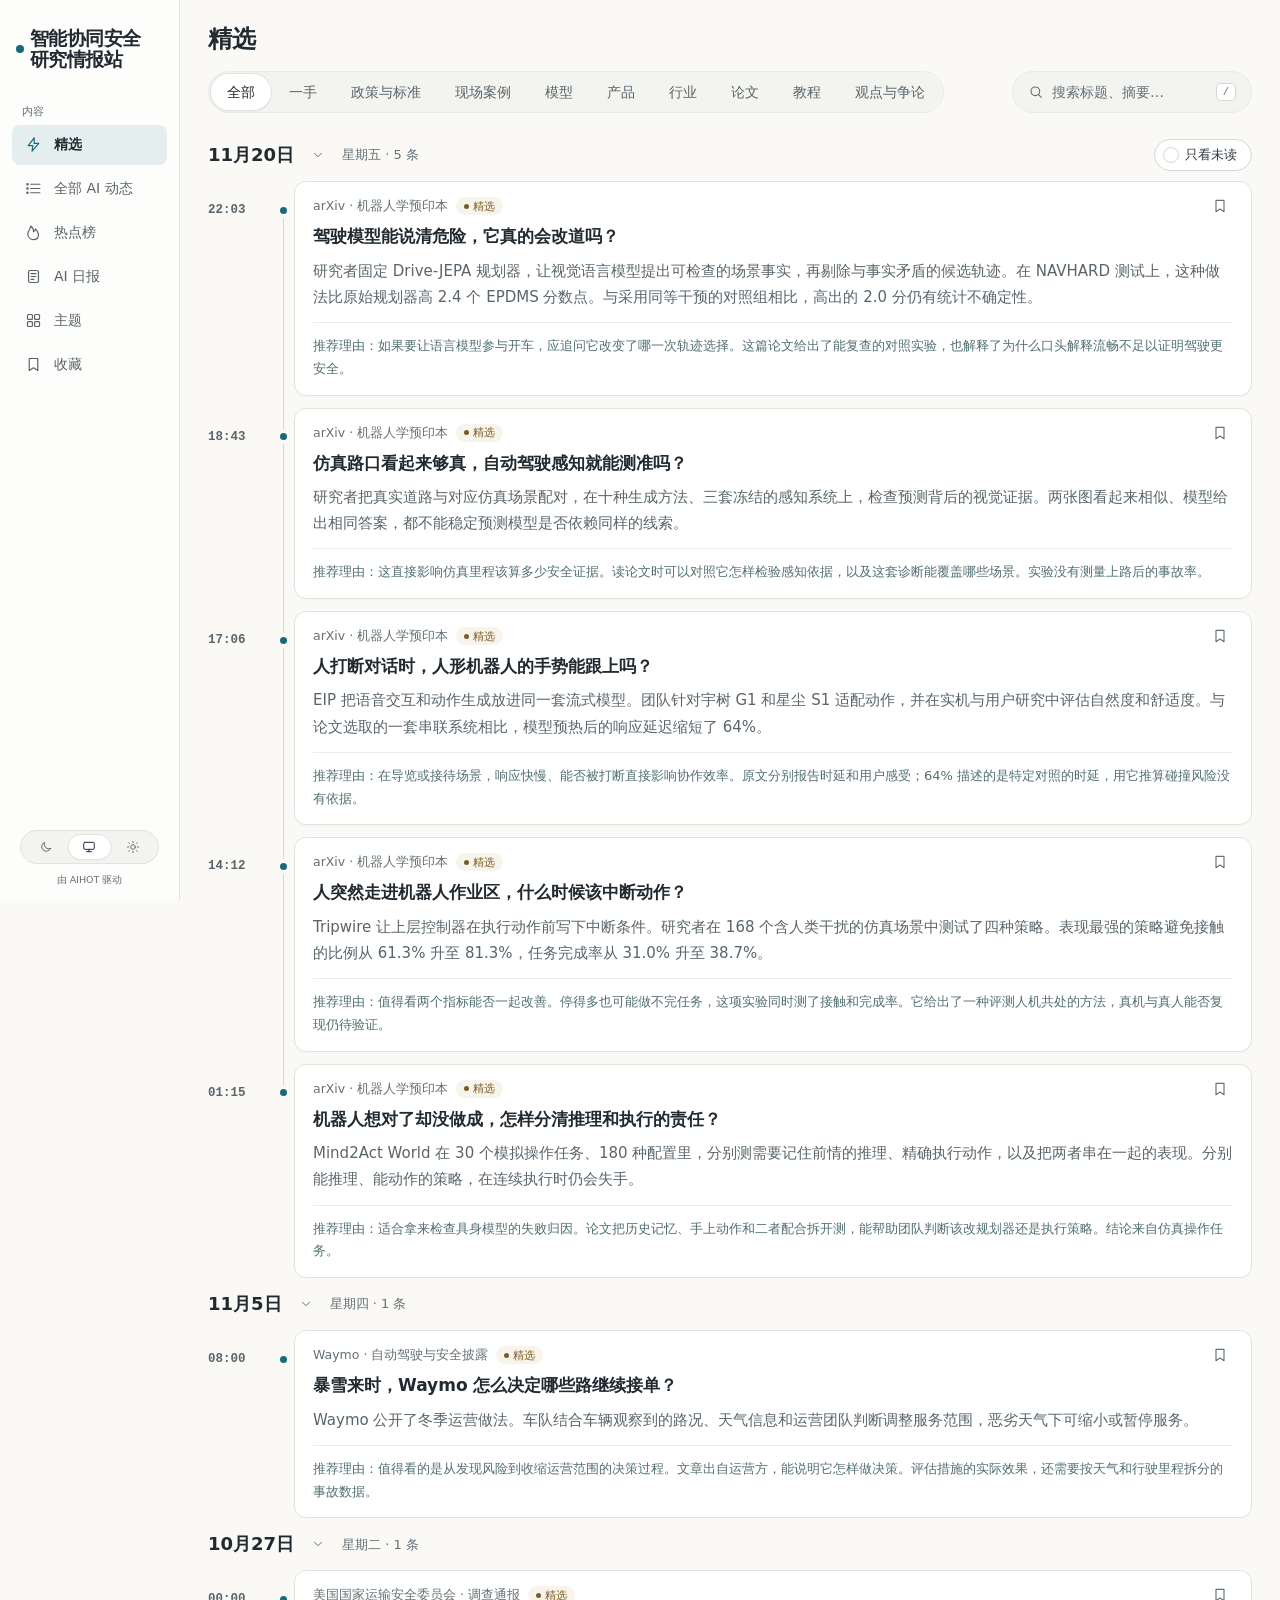
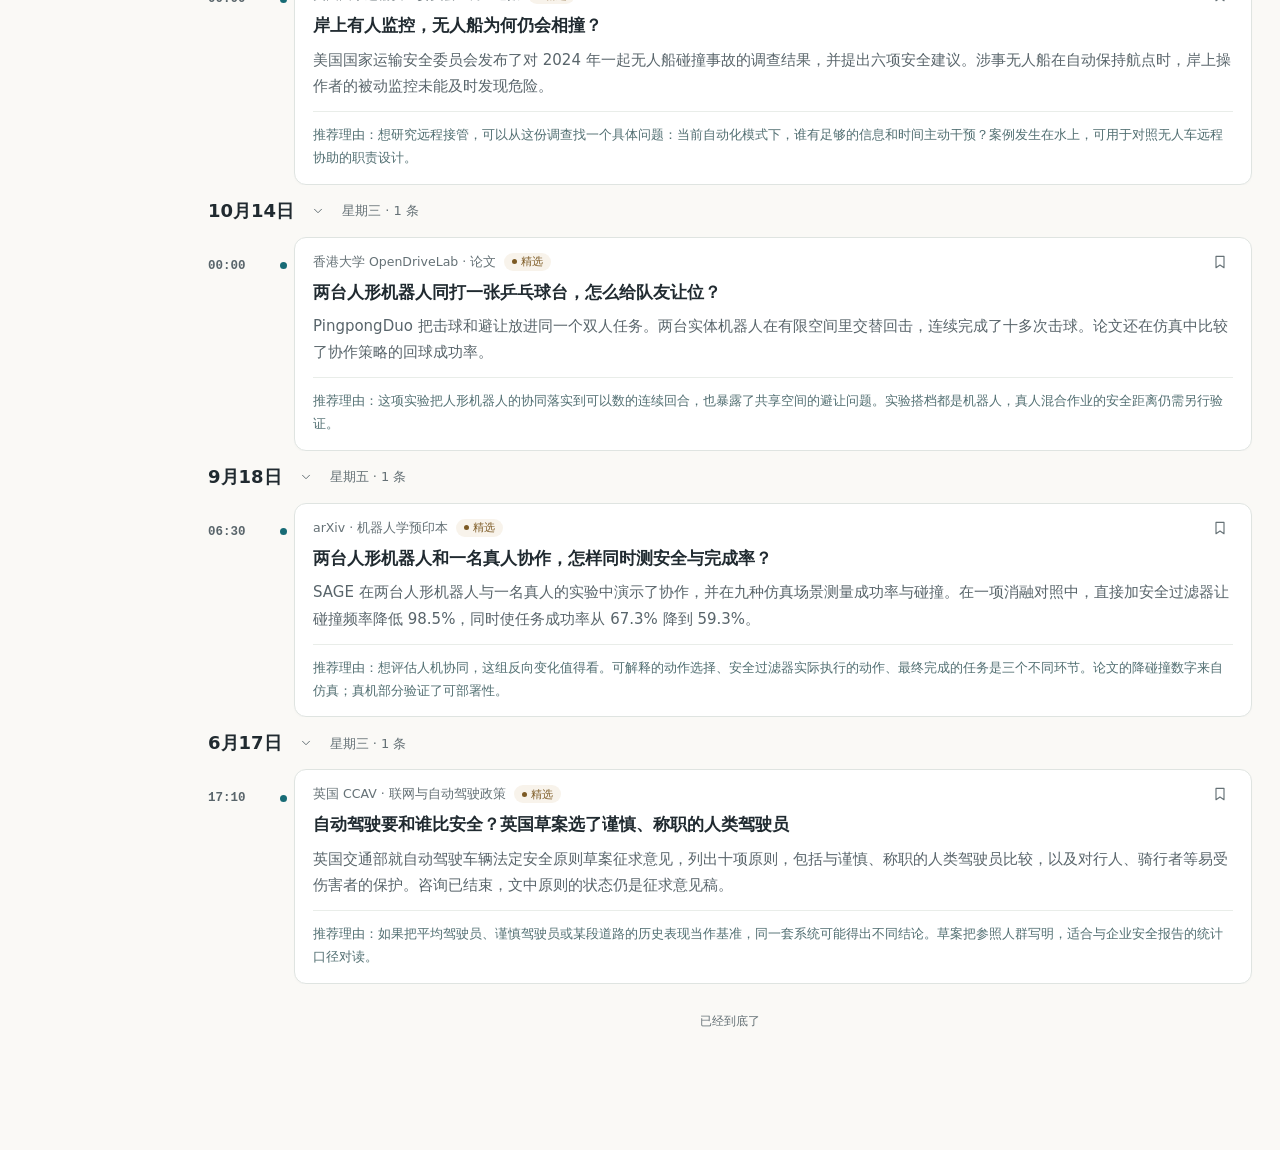
==== commit 1267aa2b: "Update public reading edition" ====
--- a/index.html
+++ b/index.html
@@ -1 +1 @@
-<!doctype html><html lang="zh-CN"><head><meta charset="utf-8"><meta name="viewport" content="width=device-width, initial-scale=1, viewport-fit=cover"><title>精选 · 人机协同观察</title><meta name="description" content="阅读自动驾驶、人形机器人与人机协同领域经筛选的论文、部署案例和政策。"><meta name="edition" content="8fb3a8e7b506111a"><link rel="icon" href="./mark.svg"><link rel="stylesheet" href="./app.css?v=1f192ddbc243f9b6"><script type="module" src="./app.js?v=7a6443356ae1bc66"></script></head><body><div id="app"></div><noscript><main><h1>精选 · 人机协同观察</h1><article><h2><a href="https://arxiv.org/abs/2611.27638">驾驶模型能说清危险，它真的会改道吗？</a></h2><p>研究者固定 Drive-JEPA 规划器，让视觉语言模型提出可检查的场景事实，再剔除与事实矛盾的候选轨迹。在 NAVHARD 测试上，这种做法比原始规划器高 2.4 个 EPDMS 分数点。与采用同等干预的对照组相比，高出的 2.0 分仍有统计不确定性。</p><p>如果要让语言模型参与开车，应追问它改变了哪一次轨迹选择。这篇论文给出了能复查的对照实验，也解释了为什么口头解释流畅不足以证明驾驶更安全。</p></article><article><h2><a href="https://arxiv.org/abs/2611.27447">仿真路口看起来够真，自动驾驶感知就能测准吗？</a></h2><p>研究者把真实道路与对应仿真场景配对，在十种生成方法、三套冻结的感知系统上，检查预测背后的视觉证据。两张图看起来相似、模型给出相同答案，都不能稳定预测模型是否依赖同样的线索。</p><p>这直接影响仿真里程该算多少安全证据。读论文时可以对照它怎样检验感知依据，以及这套诊断能覆盖哪些场景。实验没有测量上路后的事故率。</p></article><article><h2><a href="https://arxiv.org/abs/2611.27327">人打断对话时，人形机器人的手势能跟上吗？</a></h2><p>EIP 把语音交互和动作生成放进同一套流式模型。团队针对宇树 G1 和星尘 S1 适配动作，并在实机与用户研究中评估自然度和舒适度。与论文选取的一套串联系统相比，模型预热后的响应延迟缩短了 64%。</p><p>在导览或接待场景，响应快慢、能否被打断直接影响协作效率。原文分别报告时延和用户感受；64% 描述的是特定对照的时延，用它推算碰撞风险没有依据。</p></article><article><h2><a href="https://arxiv.org/abs/2611.27182">人突然走进机器人作业区，什么时候该中断动作？</a></h2><p>Tripwire 让上层控制器在执行动作前写下中断条件。研究者在 168 个含人类干扰的仿真场景中测试了四种策略。表现最强的策略避免接触的比例从 61.3% 升至 81.3%，任务完成率从 31.0% 升至 38.7%。</p><p>值得看两个指标能否一起改善。停得多也可能做不完任务，这项实验同时测了接触和完成率。它给出了一种评测人机共处的方法，真机与真人能否复现仍待验证。</p></article><article><h2><a href="https://arxiv.org/abs/2611.26444">机器人想对了却没做成，怎样分清推理和执行的责任？</a></h2><p>Mind2Act World 在 30 个模拟操作任务、180 种配置里，分别测需要记住前情的推理、精确执行动作，以及把两者串在一起的表现。分别能推理、能动作的策略，在连续执行时仍会失手。</p><p>适合拿来检查具身模型的失败归因。论文把历史记忆、手上动作和二者配合拆开测，能帮助团队判断该改规划器还是执行策略。结论来自仿真操作任务。</p></article><article><h2><a href="https://waymo.com/blog/2026/11/winter-weather-preparedness/">暴雪来时，Waymo 怎么决定哪些路继续接单？</a></h2><p>Waymo 公开了冬季运营做法。车队结合车辆观察到的路况、天气信息和运营团队判断调整服务范围，恶劣天气下可缩小或暂停服务。</p><p>值得看的是从发现风险到收缩运营范围的决策过程。文章出自运营方，能说明它怎样做决策。评估措施的实际效果，还需要按天气和行驶里程拆分的事故数据。</p></article><article><h2><a href="https://www.ntsb.gov/news/press-releases/Pages/NR20261027.aspx">岸上有人监控，无人船为何仍会相撞？</a></h2><p>美国国家运输安全委员会发布了对 2024 年一起无人船碰撞事故的调查结果，并提出六项安全建议。涉事无人船在自动保持航点时，岸上操作者的被动监控未能及时发现危险。</p><p>想研究远程接管，可以从这份调查找一个具体问题：当前自动化模式下，谁有足够的信息和时间主动干预？案例发生在水上，可用于对照无人车远程协助的职责设计。</p></article><article><h2><a href="https://arxiv.org/abs/2610.20579">两台人形机器人同打一张乒乓球台，怎么给队友让位？</a></h2><p>PingpongDuo 把击球和避让放进同一个双人任务。两台实体机器人在有限空间里交替回击，连续完成了十多次击球。论文还在仿真中比较了协作策略的回球成功率。</p><p>这项实验把人形机器人的协同落实到可以数的连续回合，也暴露了共享空间的避让问题。实验搭档都是机器人，真人混合作业的安全距离仍需另行验证。</p></article><article><h2><a href="https://arxiv.org/abs/2609.21130">两台人形机器人和一名真人协作，怎样同时测安全与完成率？</a></h2><p>SAGE 在两台人形机器人与一名真人的实验中演示了协作，并在九种仿真场景测量成功率与碰撞。在一项消融对照中，直接加安全过滤器让碰撞频率降低 98.5%，同时使任务成功率从 67.3% 降到 59.3%。</p><p>想评估人机协同，这组反向变化值得看。可解释的动作选择、安全过滤器实际执行的动作、最终完成的任务是三个不同环节。论文的降碰撞数字来自仿真；真机部分验证了可部署性。</p></article><article><h2><a href="https://www.gov.uk/government/speeches/new-consultation-on-draft-statutory-statement-of-safety-principles-for-automated-vehicles">自动驾驶要和谁比安全？英国草案选了谨慎、称职的人类驾驶员</a></h2><p>英国交通部就自动驾驶车辆法定安全原则草案征求意见，列出十项原则，包括与谨慎、称职的人类驾驶员比较，以及对行人、骑行者等易受伤害者的保护。咨询已结束，文中原则的状态仍是征求意见稿。</p><p>如果把平均驾驶员、谨慎驾驶员或某段道路的历史表现当作基准，同一套系统可能得出不同结论。草案把参照人群写明，适合与企业安全报告的统计口径对读。</p></article></main></noscript></body></html>+<!doctype html><html lang="zh-CN"><head><meta charset="utf-8"><meta name="viewport" content="width=device-width, initial-scale=1, viewport-fit=cover"><title>精选 · 智能协同安全研究情报站</title><meta name="description" content="跟踪智能系统与人协作时的安全、可靠性和效率。当前重点关注自动驾驶与人形机器人，精选研究论文、政策、现场案例和国内外团队的公开进展。"><meta name="edition" content="8fb3a8e7b506111a"><link rel="icon" href="./mark.svg"><link rel="stylesheet" href="./app.css?v=10ef33f6c161237b"><script type="module" src="./app.js?v=bf12dc642a1b1411"></script></head><body><div id="app"></div><noscript><main><h1>精选 · 智能协同安全研究情报站</h1><article><h2><a href="https://arxiv.org/abs/2611.27638">驾驶模型能说清危险，它真的会改道吗？</a></h2><p>研究者固定 Drive-JEPA 规划器，让视觉语言模型提出可检查的场景事实，再剔除与事实矛盾的候选轨迹。在 NAVHARD 测试上，这种做法比原始规划器高 2.4 个 EPDMS 分数点。与采用同等干预的对照组相比，高出的 2.0 分仍有统计不确定性。</p><p>如果要让语言模型参与开车，应追问它改变了哪一次轨迹选择。这篇论文给出了能复查的对照实验，也解释了为什么口头解释流畅不足以证明驾驶更安全。</p></article><article><h2><a href="https://arxiv.org/abs/2611.27447">仿真路口看起来够真，自动驾驶感知就能测准吗？</a></h2><p>研究者把真实道路与对应仿真场景配对，在十种生成方法、三套冻结的感知系统上，检查预测背后的视觉证据。两张图看起来相似、模型给出相同答案，都不能稳定预测模型是否依赖同样的线索。</p><p>这直接影响仿真里程该算多少安全证据。读论文时可以对照它怎样检验感知依据，以及这套诊断能覆盖哪些场景。实验没有测量上路后的事故率。</p></article><article><h2><a href="https://arxiv.org/abs/2611.27327">人打断对话时，人形机器人的手势能跟上吗？</a></h2><p>EIP 把语音交互和动作生成放进同一套流式模型。团队针对宇树 G1 和星尘 S1 适配动作，并在实机与用户研究中评估自然度和舒适度。与论文选取的一套串联系统相比，模型预热后的响应延迟缩短了 64%。</p><p>在导览或接待场景，响应快慢、能否被打断直接影响协作效率。原文分别报告时延和用户感受；64% 描述的是特定对照的时延，用它推算碰撞风险没有依据。</p></article><article><h2><a href="https://arxiv.org/abs/2611.27182">人突然走进机器人作业区，什么时候该中断动作？</a></h2><p>Tripwire 让上层控制器在执行动作前写下中断条件。研究者在 168 个含人类干扰的仿真场景中测试了四种策略。表现最强的策略避免接触的比例从 61.3% 升至 81.3%，任务完成率从 31.0% 升至 38.7%。</p><p>值得看两个指标能否一起改善。停得多也可能做不完任务，这项实验同时测了接触和完成率。它给出了一种评测人机共处的方法，真机与真人能否复现仍待验证。</p></article><article><h2><a href="https://arxiv.org/abs/2611.26444">机器人想对了却没做成，怎样分清推理和执行的责任？</a></h2><p>Mind2Act World 在 30 个模拟操作任务、180 种配置里，分别测需要记住前情的推理、精确执行动作，以及把两者串在一起的表现。分别能推理、能动作的策略，在连续执行时仍会失手。</p><p>适合拿来检查具身模型的失败归因。论文把历史记忆、手上动作和二者配合拆开测，能帮助团队判断该改规划器还是执行策略。结论来自仿真操作任务。</p></article><article><h2><a href="https://waymo.com/blog/2026/11/winter-weather-preparedness/">暴雪来时，Waymo 怎么决定哪些路继续接单？</a></h2><p>Waymo 公开了冬季运营做法。车队结合车辆观察到的路况、天气信息和运营团队判断调整服务范围，恶劣天气下可缩小或暂停服务。</p><p>值得看的是从发现风险到收缩运营范围的决策过程。文章出自运营方，能说明它怎样做决策。评估措施的实际效果，还需要按天气和行驶里程拆分的事故数据。</p></article><article><h2><a href="https://www.ntsb.gov/news/press-releases/Pages/NR20261027.aspx">岸上有人监控，无人船为何仍会相撞？</a></h2><p>美国国家运输安全委员会发布了对 2024 年一起无人船碰撞事故的调查结果，并提出六项安全建议。涉事无人船在自动保持航点时，岸上操作者的被动监控未能及时发现危险。</p><p>想研究远程接管，可以从这份调查找一个具体问题：当前自动化模式下，谁有足够的信息和时间主动干预？案例发生在水上，可用于对照无人车远程协助的职责设计。</p></article><article><h2><a href="https://arxiv.org/abs/2610.20579">两台人形机器人同打一张乒乓球台，怎么给队友让位？</a></h2><p>PingpongDuo 把击球和避让放进同一个双人任务。两台实体机器人在有限空间里交替回击，连续完成了十多次击球。论文还在仿真中比较了协作策略的回球成功率。</p><p>这项实验把人形机器人的协同落实到可以数的连续回合，也暴露了共享空间的避让问题。实验搭档都是机器人，真人混合作业的安全距离仍需另行验证。</p></article><article><h2><a href="https://arxiv.org/abs/2609.21130">两台人形机器人和一名真人协作，怎样同时测安全与完成率？</a></h2><p>SAGE 在两台人形机器人与一名真人的实验中演示了协作，并在九种仿真场景测量成功率与碰撞。在一项消融对照中，直接加安全过滤器让碰撞频率降低 98.5%，同时使任务成功率从 67.3% 降到 59.3%。</p><p>想评估人机协同，这组反向变化值得看。可解释的动作选择、安全过滤器实际执行的动作、最终完成的任务是三个不同环节。论文的降碰撞数字来自仿真；真机部分验证了可部署性。</p></article><article><h2><a href="https://www.gov.uk/government/speeches/new-consultation-on-draft-statutory-statement-of-safety-principles-for-automated-vehicles">自动驾驶要和谁比安全？英国草案选了谨慎、称职的人类驾驶员</a></h2><p>英国交通部就自动驾驶车辆法定安全原则草案征求意见，列出十项原则，包括与谨慎、称职的人类驾驶员比较，以及对行人、骑行者等易受伤害者的保护。咨询已结束，文中原则的状态仍是征求意见稿。</p><p>如果把平均驾驶员、谨慎驾驶员或某段道路的历史表现当作基准，同一套系统可能得出不同结论。草案把参照人群写明，适合与企业安全报告的统计口径对读。</p></article></main></noscript></body></html>
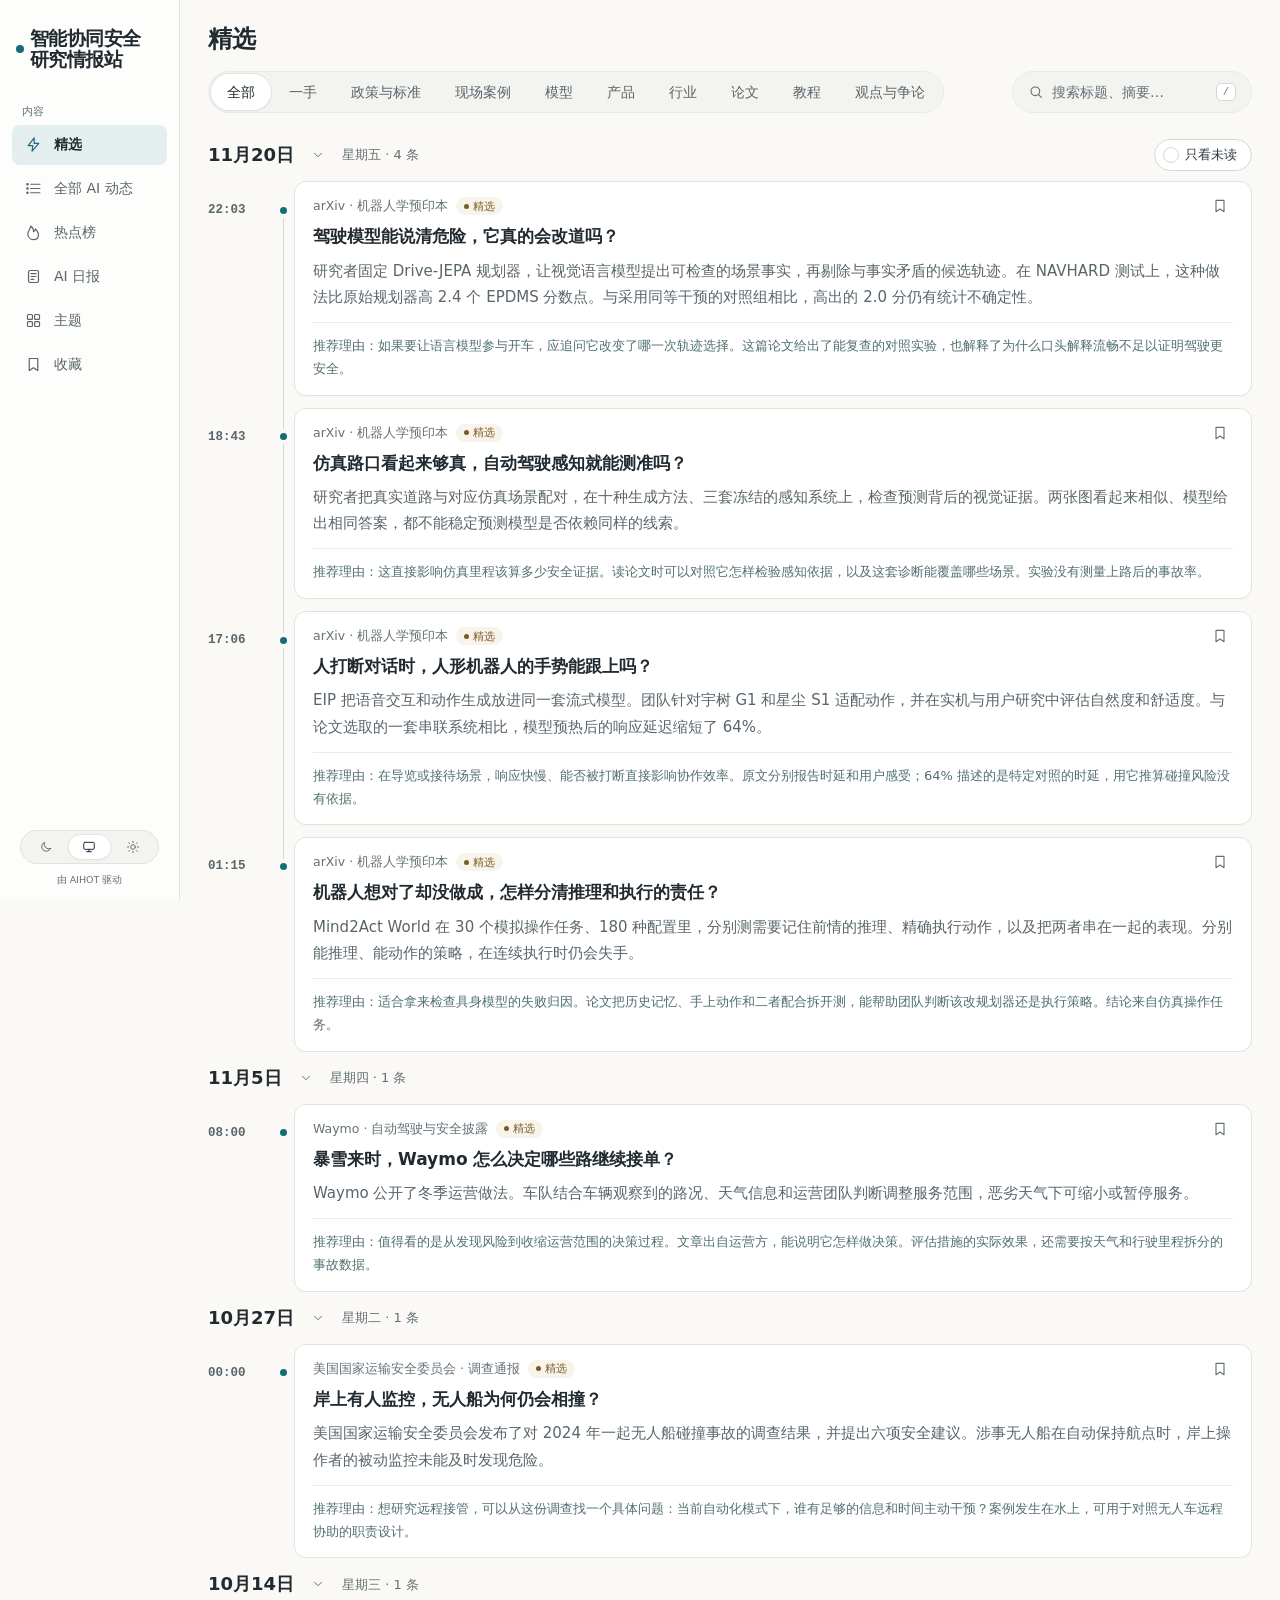
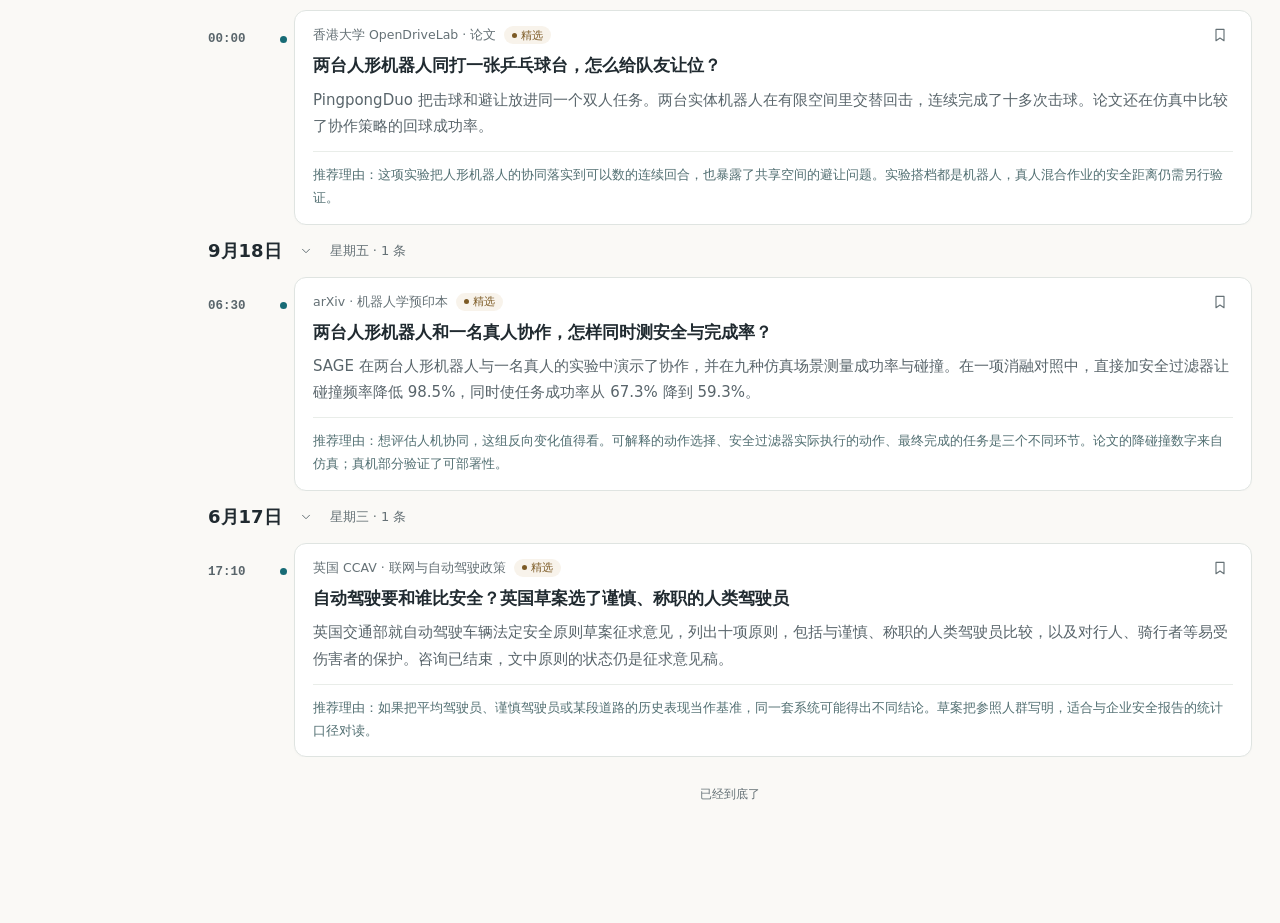
==== commit e52e5ec9: "Update public reading edition" ====
--- a/index.html
+++ b/index.html
@@ -1 +1 @@
-<!doctype html><html lang="zh-CN"><head><meta charset="utf-8"><meta name="viewport" content="width=device-width, initial-scale=1, viewport-fit=cover"><title>精选 · 智能协同安全研究情报站</title><meta name="description" content="跟踪智能系统与人协作时的安全、可靠性和效率。当前重点关注自动驾驶与人形机器人，精选研究论文、政策、现场案例和国内外团队的公开进展。"><meta name="edition" content="8fb3a8e7b506111a"><link rel="icon" href="./mark.svg"><link rel="stylesheet" href="./app.css?v=10ef33f6c161237b"><script type="module" src="./app.js?v=bf12dc642a1b1411"></script></head><body><div id="app"></div><noscript><main><h1>精选 · 智能协同安全研究情报站</h1><article><h2><a href="https://arxiv.org/abs/2611.27638">驾驶模型能说清危险，它真的会改道吗？</a></h2><p>研究者固定 Drive-JEPA 规划器，让视觉语言模型提出可检查的场景事实，再剔除与事实矛盾的候选轨迹。在 NAVHARD 测试上，这种做法比原始规划器高 2.4 个 EPDMS 分数点。与采用同等干预的对照组相比，高出的 2.0 分仍有统计不确定性。</p><p>如果要让语言模型参与开车，应追问它改变了哪一次轨迹选择。这篇论文给出了能复查的对照实验，也解释了为什么口头解释流畅不足以证明驾驶更安全。</p></article><article><h2><a href="https://arxiv.org/abs/2611.27447">仿真路口看起来够真，自动驾驶感知就能测准吗？</a></h2><p>研究者把真实道路与对应仿真场景配对，在十种生成方法、三套冻结的感知系统上，检查预测背后的视觉证据。两张图看起来相似、模型给出相同答案，都不能稳定预测模型是否依赖同样的线索。</p><p>这直接影响仿真里程该算多少安全证据。读论文时可以对照它怎样检验感知依据，以及这套诊断能覆盖哪些场景。实验没有测量上路后的事故率。</p></article><article><h2><a href="https://arxiv.org/abs/2611.27327">人打断对话时，人形机器人的手势能跟上吗？</a></h2><p>EIP 把语音交互和动作生成放进同一套流式模型。团队针对宇树 G1 和星尘 S1 适配动作，并在实机与用户研究中评估自然度和舒适度。与论文选取的一套串联系统相比，模型预热后的响应延迟缩短了 64%。</p><p>在导览或接待场景，响应快慢、能否被打断直接影响协作效率。原文分别报告时延和用户感受；64% 描述的是特定对照的时延，用它推算碰撞风险没有依据。</p></article><article><h2><a href="https://arxiv.org/abs/2611.27182">人突然走进机器人作业区，什么时候该中断动作？</a></h2><p>Tripwire 让上层控制器在执行动作前写下中断条件。研究者在 168 个含人类干扰的仿真场景中测试了四种策略。表现最强的策略避免接触的比例从 61.3% 升至 81.3%，任务完成率从 31.0% 升至 38.7%。</p><p>值得看两个指标能否一起改善。停得多也可能做不完任务，这项实验同时测了接触和完成率。它给出了一种评测人机共处的方法，真机与真人能否复现仍待验证。</p></article><article><h2><a href="https://arxiv.org/abs/2611.26444">机器人想对了却没做成，怎样分清推理和执行的责任？</a></h2><p>Mind2Act World 在 30 个模拟操作任务、180 种配置里，分别测需要记住前情的推理、精确执行动作，以及把两者串在一起的表现。分别能推理、能动作的策略，在连续执行时仍会失手。</p><p>适合拿来检查具身模型的失败归因。论文把历史记忆、手上动作和二者配合拆开测，能帮助团队判断该改规划器还是执行策略。结论来自仿真操作任务。</p></article><article><h2><a href="https://waymo.com/blog/2026/11/winter-weather-preparedness/">暴雪来时，Waymo 怎么决定哪些路继续接单？</a></h2><p>Waymo 公开了冬季运营做法。车队结合车辆观察到的路况、天气信息和运营团队判断调整服务范围，恶劣天气下可缩小或暂停服务。</p><p>值得看的是从发现风险到收缩运营范围的决策过程。文章出自运营方，能说明它怎样做决策。评估措施的实际效果，还需要按天气和行驶里程拆分的事故数据。</p></article><article><h2><a href="https://www.ntsb.gov/news/press-releases/Pages/NR20261027.aspx">岸上有人监控，无人船为何仍会相撞？</a></h2><p>美国国家运输安全委员会发布了对 2024 年一起无人船碰撞事故的调查结果，并提出六项安全建议。涉事无人船在自动保持航点时，岸上操作者的被动监控未能及时发现危险。</p><p>想研究远程接管，可以从这份调查找一个具体问题：当前自动化模式下，谁有足够的信息和时间主动干预？案例发生在水上，可用于对照无人车远程协助的职责设计。</p></article><article><h2><a href="https://arxiv.org/abs/2610.20579">两台人形机器人同打一张乒乓球台，怎么给队友让位？</a></h2><p>PingpongDuo 把击球和避让放进同一个双人任务。两台实体机器人在有限空间里交替回击，连续完成了十多次击球。论文还在仿真中比较了协作策略的回球成功率。</p><p>这项实验把人形机器人的协同落实到可以数的连续回合，也暴露了共享空间的避让问题。实验搭档都是机器人，真人混合作业的安全距离仍需另行验证。</p></article><article><h2><a href="https://arxiv.org/abs/2609.21130">两台人形机器人和一名真人协作，怎样同时测安全与完成率？</a></h2><p>SAGE 在两台人形机器人与一名真人的实验中演示了协作，并在九种仿真场景测量成功率与碰撞。在一项消融对照中，直接加安全过滤器让碰撞频率降低 98.5%，同时使任务成功率从 67.3% 降到 59.3%。</p><p>想评估人机协同，这组反向变化值得看。可解释的动作选择、安全过滤器实际执行的动作、最终完成的任务是三个不同环节。论文的降碰撞数字来自仿真；真机部分验证了可部署性。</p></article><article><h2><a href="https://www.gov.uk/government/speeches/new-consultation-on-draft-statutory-statement-of-safety-principles-for-automated-vehicles">自动驾驶要和谁比安全？英国草案选了谨慎、称职的人类驾驶员</a></h2><p>英国交通部就自动驾驶车辆法定安全原则草案征求意见，列出十项原则，包括与谨慎、称职的人类驾驶员比较，以及对行人、骑行者等易受伤害者的保护。咨询已结束，文中原则的状态仍是征求意见稿。</p><p>如果把平均驾驶员、谨慎驾驶员或某段道路的历史表现当作基准，同一套系统可能得出不同结论。草案把参照人群写明，适合与企业安全报告的统计口径对读。</p></article></main></noscript></body></html>+<!doctype html><html lang="zh-CN"><head><meta charset="utf-8"><meta name="viewport" content="width=device-width, initial-scale=1, viewport-fit=cover"><title>精选 · 智能协同安全研究情报站</title><meta name="description" content="跟踪智能系统与人协作时的安全、可靠性和效率。当前重点关注自动驾驶与人形机器人，精选研究论文、政策、现场案例和国内外团队的公开进展。"><meta name="edition" content="1ef917f6cf82555f"><link rel="icon" href="./mark.svg"><link rel="stylesheet" href="./app.css?v=4b3c80b73ee39ffc"><script type="module" src="./app.js?v=e2aa9172dc99c30b"></script></head><body><div id="app"></div><noscript><main><h1>精选 · 智能协同安全研究情报站</h1><article><h2><a href="https://arxiv.org/abs/2611.27638">驾驶模型能说清危险，它真的会改道吗？</a></h2><p>研究者固定 Drive-JEPA 规划器，让视觉语言模型提出可检查的场景事实，再剔除与事实矛盾的候选轨迹。在 NAVHARD 测试上，这种做法比原始规划器高 2.4 个 EPDMS 分数点。与采用同等干预的对照组相比，高出的 2.0 分仍有统计不确定性。</p><p>如果要让语言模型参与开车，应追问它改变了哪一次轨迹选择。这篇论文给出了能复查的对照实验，也解释了为什么口头解释流畅不足以证明驾驶更安全。</p></article><article><h2><a href="https://arxiv.org/abs/2611.27447">仿真路口看起来够真，自动驾驶感知就能测准吗？</a></h2><p>研究者把真实道路与对应仿真场景配对，在十种生成方法、三套冻结的感知系统上，检查预测背后的视觉证据。两张图看起来相似、模型给出相同答案，都不能稳定预测模型是否依赖同样的线索。</p><p>这直接影响仿真里程该算多少安全证据。读论文时可以对照它怎样检验感知依据，以及这套诊断能覆盖哪些场景。实验没有测量上路后的事故率。</p></article><article><h2><a href="https://arxiv.org/abs/2611.27327">人打断对话时，人形机器人的手势能跟上吗？</a></h2><p>EIP 把语音交互和动作生成放进同一套流式模型。团队针对宇树 G1 和星尘 S1 适配动作，并在实机与用户研究中评估自然度和舒适度。与论文选取的一套串联系统相比，模型预热后的响应延迟缩短了 64%。</p><p>在导览或接待场景，响应快慢、能否被打断直接影响协作效率。原文分别报告时延和用户感受；64% 描述的是特定对照的时延，用它推算碰撞风险没有依据。</p></article><article><h2><a href="https://arxiv.org/abs/2611.26444">机器人想对了却没做成，怎样分清推理和执行的责任？</a></h2><p>Mind2Act World 在 30 个模拟操作任务、180 种配置里，分别测需要记住前情的推理、精确执行动作，以及把两者串在一起的表现。分别能推理、能动作的策略，在连续执行时仍会失手。</p><p>适合拿来检查具身模型的失败归因。论文把历史记忆、手上动作和二者配合拆开测，能帮助团队判断该改规划器还是执行策略。结论来自仿真操作任务。</p></article><article><h2><a href="https://waymo.com/blog/2026/11/winter-weather-preparedness/">暴雪来时，Waymo 怎么决定哪些路继续接单？</a></h2><p>Waymo 公开了冬季运营做法。车队结合车辆观察到的路况、天气信息和运营团队判断调整服务范围，恶劣天气下可缩小或暂停服务。</p><p>值得看的是从发现风险到收缩运营范围的决策过程。文章出自运营方，能说明它怎样做决策。评估措施的实际效果，还需要按天气和行驶里程拆分的事故数据。</p></article><article><h2><a href="https://www.ntsb.gov/news/press-releases/Pages/NR20261027.aspx">岸上有人监控，无人船为何仍会相撞？</a></h2><p>美国国家运输安全委员会发布了对 2024 年一起无人船碰撞事故的调查结果，并提出六项安全建议。涉事无人船在自动保持航点时，岸上操作者的被动监控未能及时发现危险。</p><p>想研究远程接管，可以从这份调查找一个具体问题：当前自动化模式下，谁有足够的信息和时间主动干预？案例发生在水上，可用于对照无人车远程协助的职责设计。</p></article><article><h2><a href="https://arxiv.org/abs/2610.20579">两台人形机器人同打一张乒乓球台，怎么给队友让位？</a></h2><p>PingpongDuo 把击球和避让放进同一个双人任务。两台实体机器人在有限空间里交替回击，连续完成了十多次击球。论文还在仿真中比较了协作策略的回球成功率。</p><p>这项实验把人形机器人的协同落实到可以数的连续回合，也暴露了共享空间的避让问题。实验搭档都是机器人，真人混合作业的安全距离仍需另行验证。</p></article><article><h2><a href="https://arxiv.org/abs/2609.21130">两台人形机器人和一名真人协作，怎样同时测安全与完成率？</a></h2><p>SAGE 在两台人形机器人与一名真人的实验中演示了协作，并在九种仿真场景测量成功率与碰撞。在一项消融对照中，直接加安全过滤器让碰撞频率降低 98.5%，同时使任务成功率从 67.3% 降到 59.3%。</p><p>想评估人机协同，这组反向变化值得看。可解释的动作选择、安全过滤器实际执行的动作、最终完成的任务是三个不同环节。论文的降碰撞数字来自仿真；真机部分验证了可部署性。</p></article><article><h2><a href="https://www.gov.uk/government/speeches/new-consultation-on-draft-statutory-statement-of-safety-principles-for-automated-vehicles">自动驾驶要和谁比安全？英国草案选了谨慎、称职的人类驾驶员</a></h2><p>英国交通部就自动驾驶车辆法定安全原则草案征求意见，列出十项原则，包括与谨慎、称职的人类驾驶员比较，以及对行人、骑行者等易受伤害者的保护。咨询已结束，文中原则的状态仍是征求意见稿。</p><p>如果把平均驾驶员、谨慎驾驶员或某段道路的历史表现当作基准，同一套系统可能得出不同结论。草案把参照人群写明，适合与企业安全报告的统计口径对读。</p></article></main></noscript></body></html>
